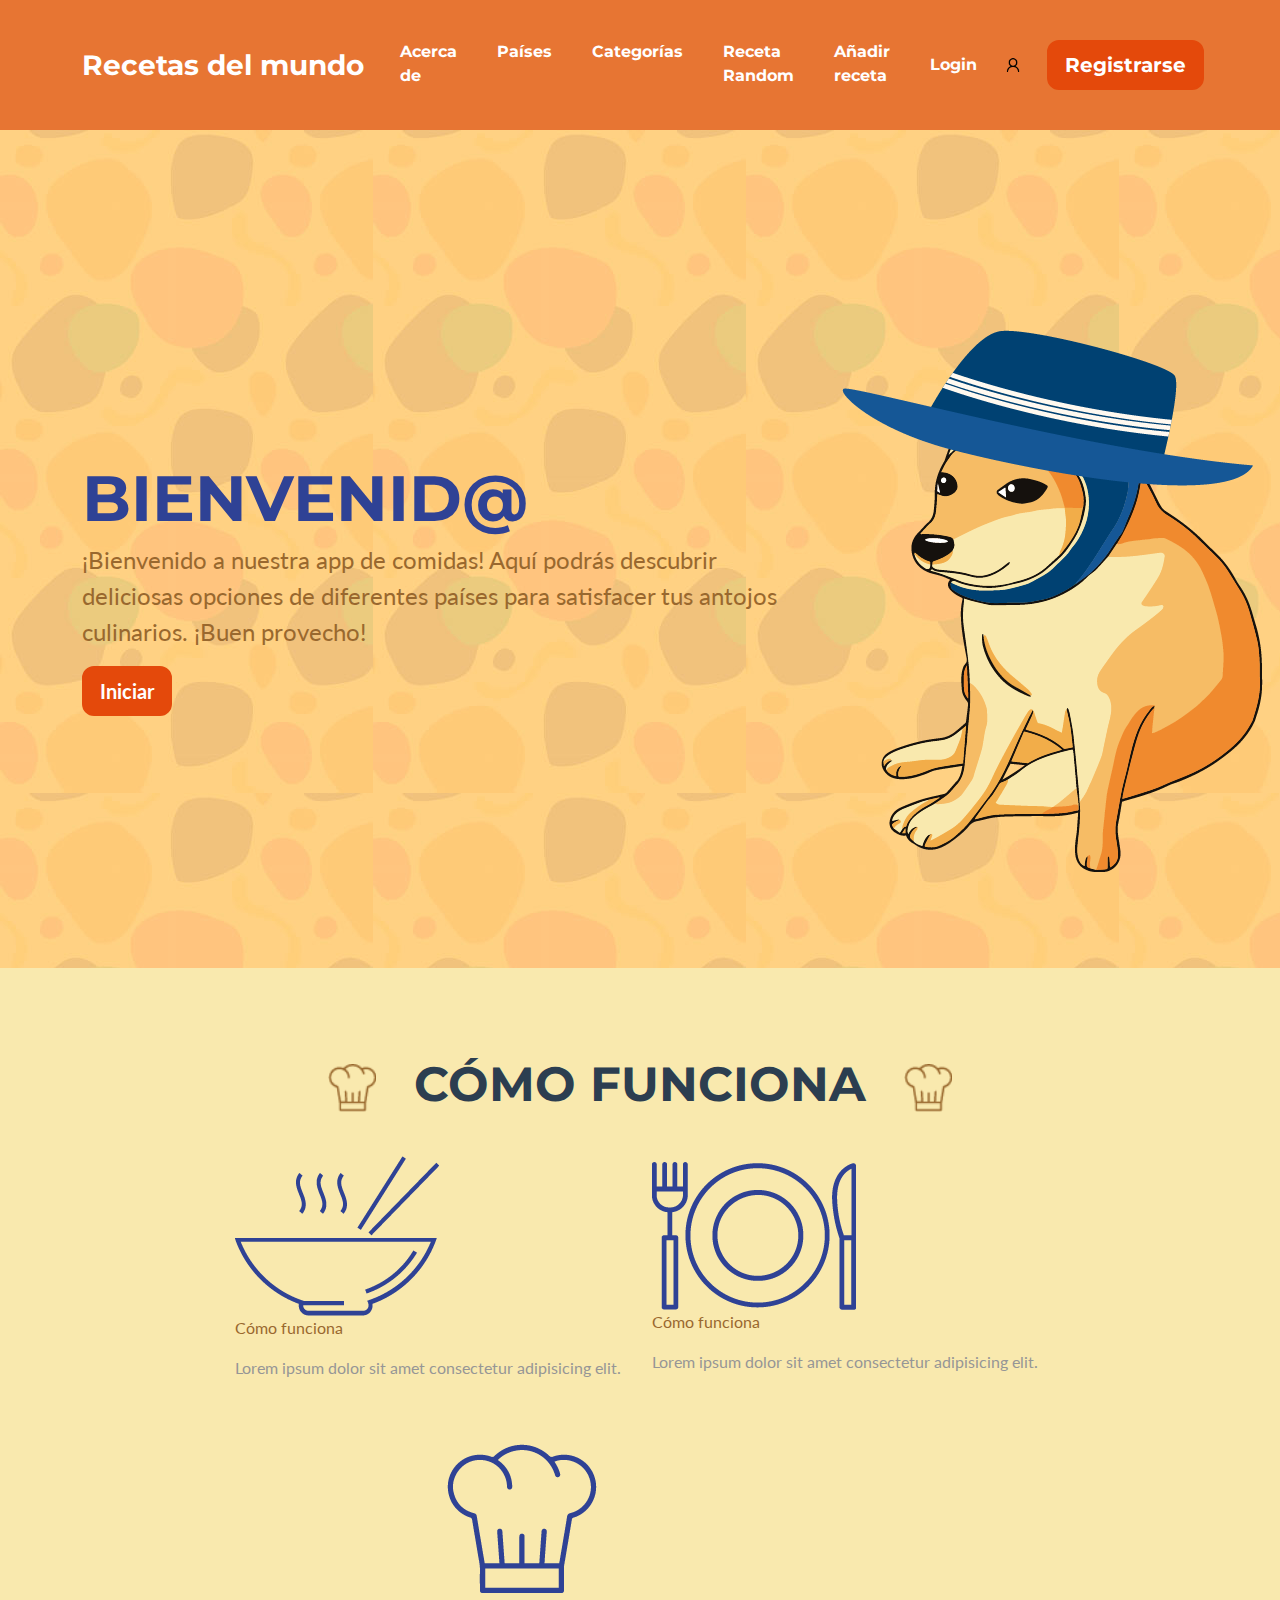
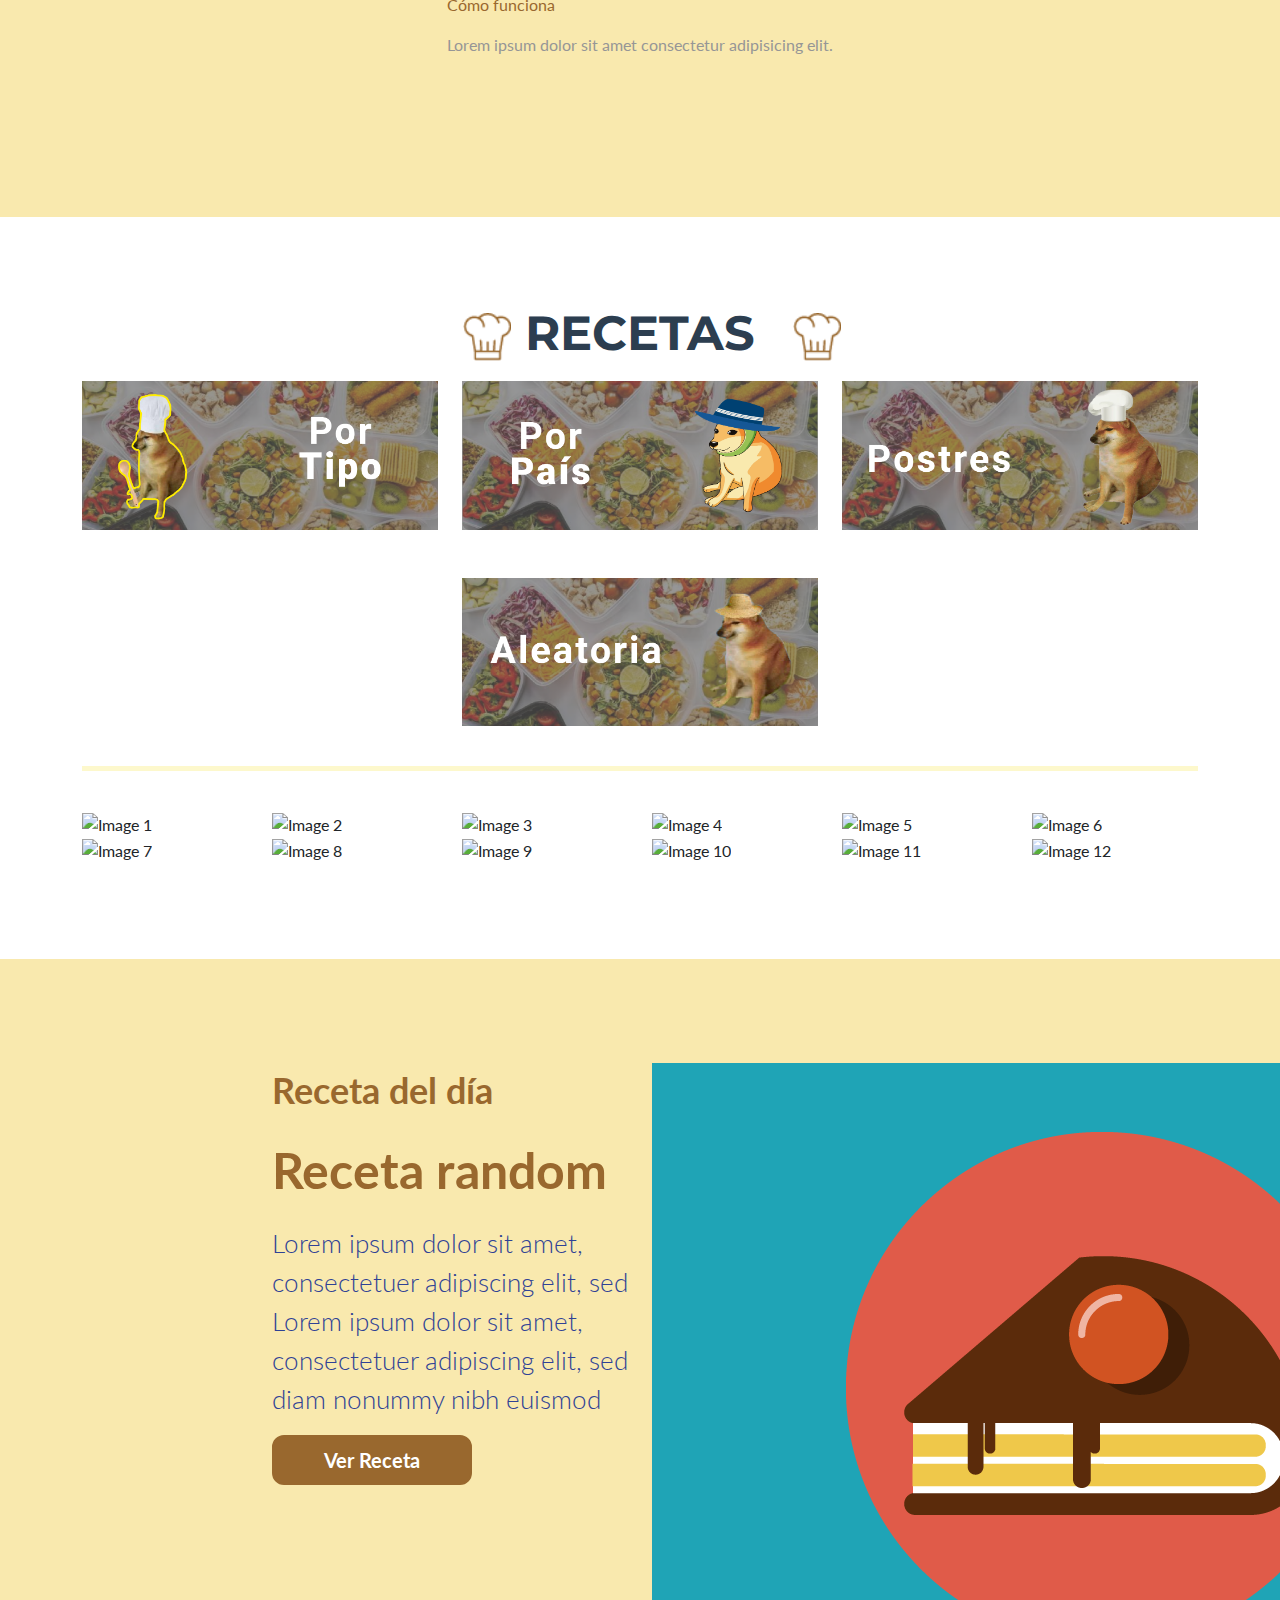
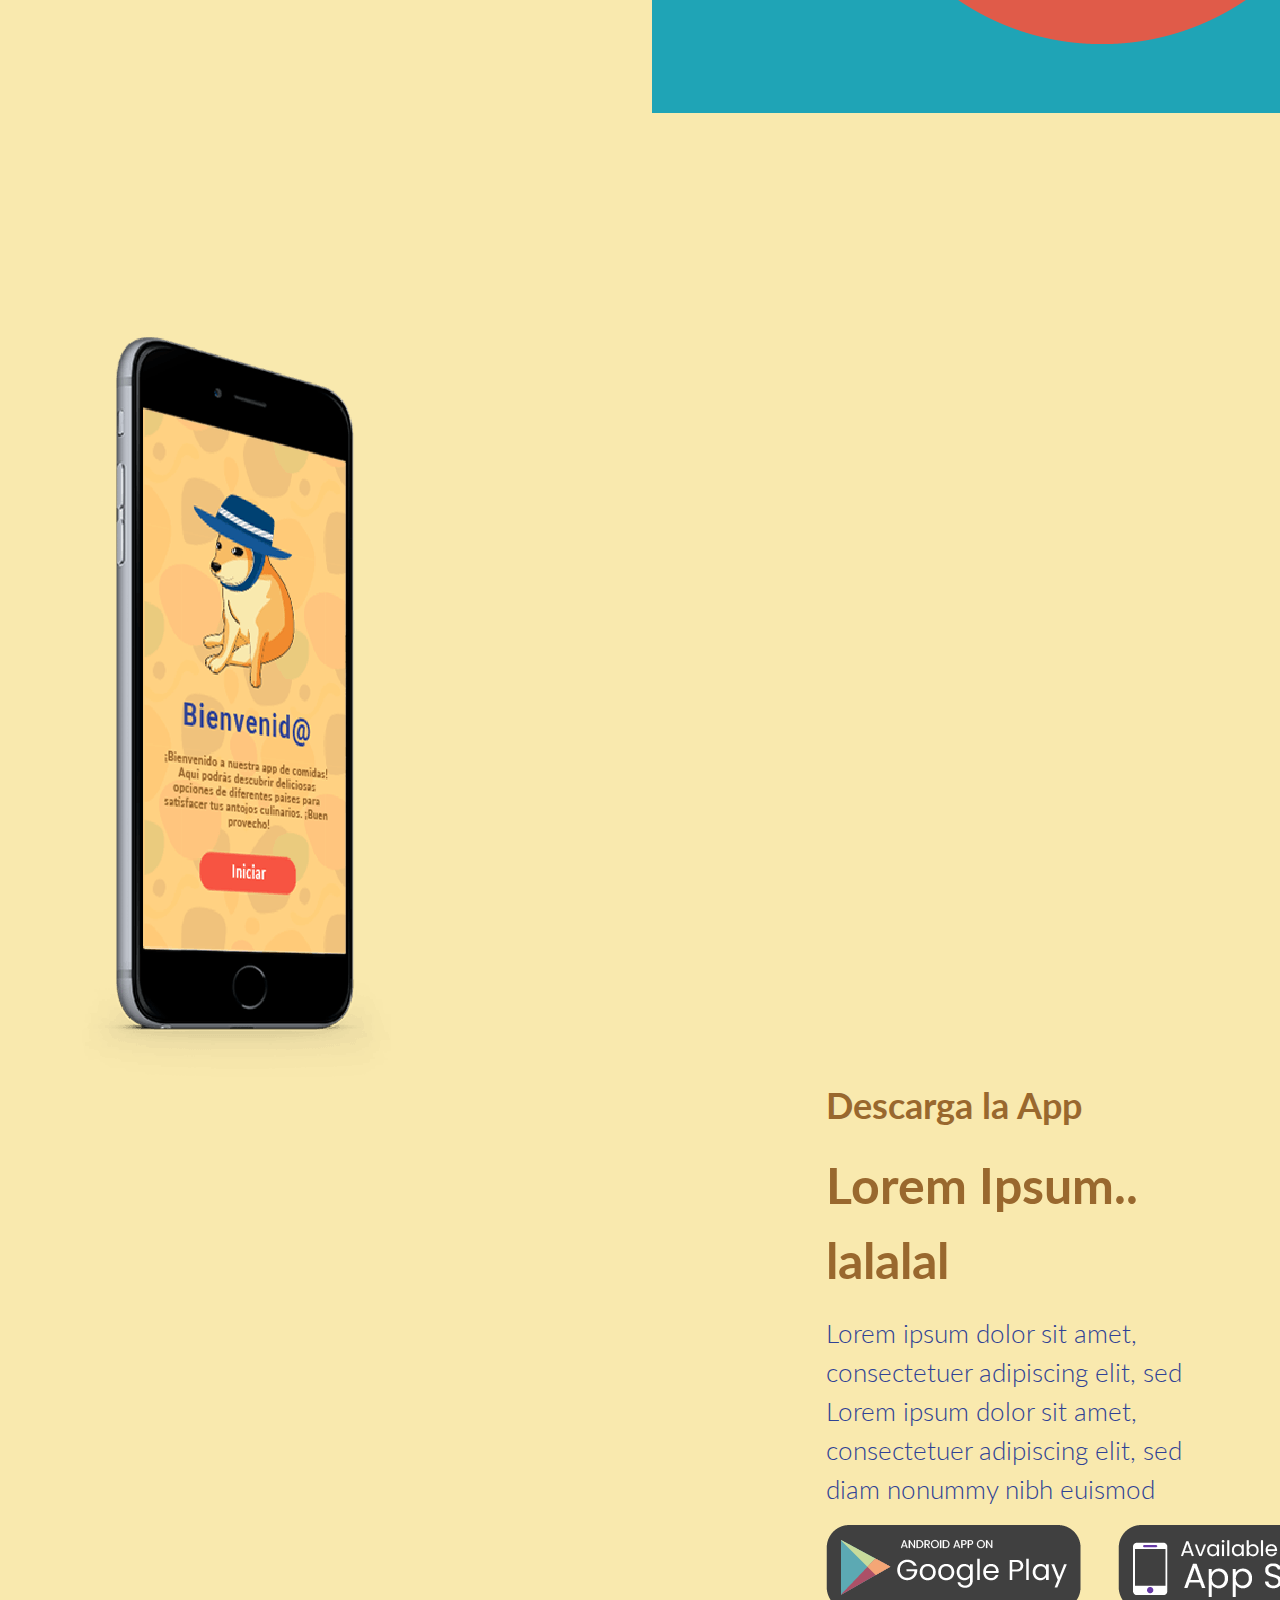
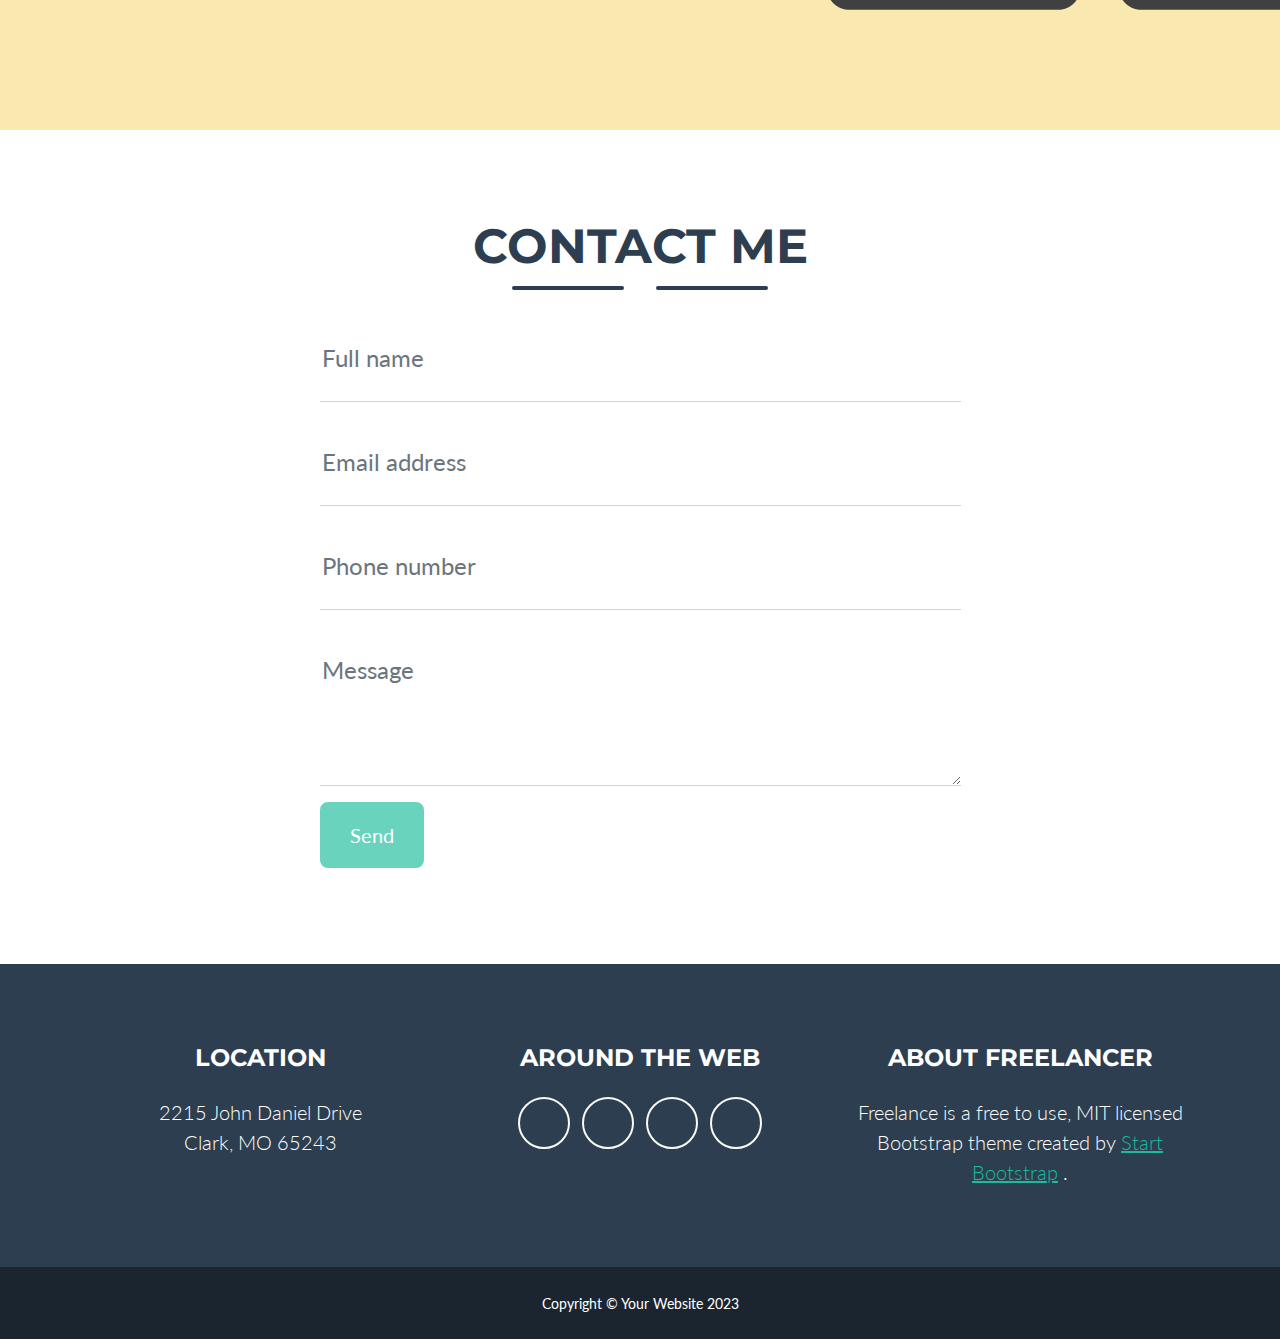
==== index.html @ 77f3e06c "Prueba de cambios" ====
<!DOCTYPE html>
<html lang="en">
    <head>
        <meta charset="utf-8" />
        <meta name="viewport" content="width=device-width, initial-scale=1, shrink-to-fit=no" />
        <meta name="description" content="" />
        <meta name="author" content="" />
        <title>Recetas del Mundo</title>
        <!-- Favicon-->
        <link rel="icon" type="image/x-icon" href="assets/favicon.ico" />
        <!-- Font Awesome icons (free version)-->
        <script src="https://use.fontawesome.com/releases/v6.3.0/js/all.js" crossorigin="anonymous"></script>
        <!-- Google fonts-->
        <link href="https://fonts.googleapis.com/css?family=Montserrat:400,700" rel="stylesheet" type="text/css" />
        <link href="https://fonts.googleapis.com/css?family=Lato:400,700,400italic,700italic" rel="stylesheet" type="text/css" />
        <!-- Core theme CSS (includes Bootstrap)-->
        <link href="css/styles.css" rel="stylesheet" />
    </head>
    <body id="page-top">
        <!-- Navigation-->
        <nav class="navbar navbar-expand-lg" style="background-color: rgba(230, 112, 44, 0.966); text-uppercase fixed-top" id="mainNav">
            <!-- Contenido del navbar -->
                
            <div class="container">
                <a class="navbar-brand" href="#page-top">Recetas del mundo</a>
                <button class="navbar-toggler text-uppercase font-weight-bold bg-primary text-white rounded" type="button" data-bs-toggle="collapse" data-bs-target="#navbarResponsive" aria-controls="navbarResponsive" aria-expanded="false" aria-label="Toggle navigation">
                    Menu
                    <i class="fas fa-bars"></i>
                </button>
                <div class="collapse navbar-collapse" id="navbarResponsive">
                    <ul class="navbar-nav ms-auto">
                        <li class="nav-item mx-0 mx-lg-1"><a class="nav-link py-3 px-0 px-lg-3 rounded" href="#about">Acerca de</a></li>
                        <li class="nav-item mx-0 mx-lg-1"><a class="nav-link py-3 px-0 px-lg-3 rounded" href="#contact">Países</a></li>
                        <li class="nav-item mx-0 mx-lg-1"><a class="nav-link py-3 px-0 px-lg-3 rounded" href="#portfolio">Categorías</a></li>
                        <li class="nav-item mx-0 mx-lg-1"><a class="nav-link py-3 px-0 px-lg-3 rounded" href="#contact">Receta Random</a></li>
                        <li class="nav-item mx-0 mx-lg-1"><a class="nav-link py-3 px-0 px-lg-3 rounded" href="#about">Añadir receta</a></li>
                        <li class="nav-item mx-0 mx-lg-1" style="list-style: none; display: flex; align-items: center;">
                            <a class="nav-link py-3 px-0 px-lg-3 rounded" href="#contact" style="margin-right: 10px;">Login</a>
                            <img src="assets/img/user_icon.png" alt="Imagen" style="height: 20px;">
                        </li>
                        <li class="nav-item mx-0 mx-lg-1"><a class="nav-link py-3 px-0 px-lg-3 rounded" href="#contact"><button type="button" class="btn btn-warning btn-lg" style="background-color: rgb(228, 73, 11); border-color: rgb(228, 73, 11); color: white; font-weight: bold;">Registrarse</button></a></li>
                    </ul>
                </div>
            </div>
        </nav>
        <!-- Masthead-->
        <header class="masthead bg-primary text-white text-align" style="background-image: url('assets/img/fondo_inicio.jpg');">
            <div class="container">
                <div class="row align-items-center">
                    <div class="col-lg-8">
                        <!-- Masthead Heading-->
                        <h1 class="masthead-heading text-uppercase mb-0" style="text-align: start; color: rgb(47, 66, 149);">Bienvenid@</h1>
                        <!-- Icon Divider-->
                      <p></p>
                      <p></p>
                        <!-- Masthead Subheading-->
                        <p class="masthead-subheading font-weight-bold mb-0" style="color: rgb(153, 104, 46)
                        ;">¡Bienvenido a nuestra app de comidas! 
                            Aquí podrás descubrir deliciosas 
                            opciones de diferentes países para 
                            satisfacer tus antojos culinarios. 
                            ¡Buen provecho!</p>
                            <p></p>
                        <p><button type="button" class="btn btn-warning btn-lg" style="background-color: rgb(228, 73, 11); border-color: rgb(228, 73, 11); color: white; font-weight: bold;">Iniciar</button></p>
                    </div>
                    <div class="col-lg-4">
                        <!-- Masthead Avatar Image-->
                        <img src="assets/img/cheems-waso.png" alt="">
                    </div>
                </div>
            </div>
        </header>
        <section class="page-section comoFunciona" id="comoFunciona" style="background-color: rgb(249, 233, 174);">
            <div class="container">
                <!-- Portfolio Section Heading-->
                <h2 class="page-section-heading text-center text-uppercase text-color rgb(153, 104, 46) text-secondary mb-0"> <span style="margin-right: 0.5em;"><img src="assets/img/Recurso 39-8.png" style="height: 1em; vertical-align: middle;" alt=""></span>
                    Cómo funciona
                    <span style="margin-left: 0.5em;"><img src="assets/img/Recurso 39-8.png" style="height: 1em; vertical-align: middle;" alt=""></span>
                </h2>
                <!-- Icon Divider-->
                <div class="divider-custom"></div>
                <!-- Row for images -->
                <div class="row justify-content-center align-items-center">
                    <!-- Image 1 -->
                    <div class="col-md-auto mb-5">
                        <img class="img-fluid" src="assets/img/Eat and Enjoy-8.png" alt="..." style="margin-right: 5cm;">
                        <p style="color: rgb(153, 104, 46);">Cómo funciona</p>
                        <p style="color: rgb(150, 150, 150);">Lorem ipsum dolor sit amet consectetur adipisicing elit. </p>
                    </div>
                    <!-- Image 2 -->
                    <div class="col-md-auto mb-5">
                        <img class="img-fluid" src="assets/img/Meal-icon-8.png" alt="..." style="margin-right: 5cm;">
                        <p style="color: rgb(153, 104, 46);">Cómo funciona</p>
                        <p style="color: rgb(150, 150, 150);">Lorem ipsum dolor sit amet consectetur adipisicing elit.</p>
                    </div>
                    <!-- Image 3 -->
                    <div class="col-md-auto mb-5">
                        <img class="img-fluid" src="assets/img/Recurso 41-8.png" alt="..." style="margin-right: 5cm;">
                        <p style="color: rgb(153, 104, 46);">Cómo funciona</p>
                        <p style="color: rgb(150, 150, 150);">Lorem ipsum dolor sit amet consectetur adipisicing elit.</p>
                    </div>
                </div>
            </div>
        </section>
        
        
      
        </section>
        <!-- Portfolio Section-->
        <section class="page-section recetas" id="recetas">
            <div class="container">
                <!-- Portfolio Section Heading-->
                <h2 class="page-section-heading text-center text-uppercase text-secondary mb-0">
                    <span style="margin-left: 0.5em;"><img src="assets/img/Recurso 39-8.png" style="height: 1em; vertical-align: middle;" alt=""></span>
                    Recetas
                    <span style="margin-left: 0.5em;"><img src="assets/img/Recurso 39-8.png" style="height: 1em; vertical-align: middle;" alt=""></span>
                </h2>
        
                <!-- Icon Divider-->
                <div class="divider-custom">
                    <!-- categorias Grid Items-->
                    <div class="row justify-content-center">
                        <!-- categorias Item 1-->
                        <div class="col-md-6 col-lg-4 mb-5">
                            <div class="categorias mx-auto" data-bs-toggle="modal" data-bs-target="#portfolioModal1">
                                <div class="categorias d-flex align-items-center justify-content-center h-100 w-100">
                                    <div class="categorias text-center text-white"><i class="fas fa-plus fa-3x"></i></div>
                                </div>
                                <img class="img-fluid" src="assets/img/por-tipo.png" alt="..." />
                            </div>
                        </div>
                        <!-- Portfolio Item 2-->
                        <div class="col-md-6 col-lg-4 mb-5">
                            <div class="portfolio-item mx-auto" data-bs-toggle="modal" data-bs-target="#portfolioModal2">
                                <div class="portfolio-item-caption d-flex align-items-center justify-content-center h-100 w-100">
                                    <div class="portfolio-item-caption-content text-center text-white"><i class="fas fa-plus fa-3x"></i></div>
                                </div>
                                <img class="img-fluid" src="assets/img/por-pais.png" alt="..." />
                            </div>
                        </div>
                        <!-- Portfolio Item 3-->
                        <div class="col-md-6 col-lg-4 mb-5">
                            <div class="portfolio-item mx-auto" data-bs-toggle="modal" data-bs-target="#portfolioModal3">
                                <div class="portfolio-item-caption d-flex align-items-center justify-content-center h-100 w-100">
                                    <div class="portfolio-item-caption-content text-center text-white"><i class="fas fa-plus fa-3x"></i></div>
                                </div>
                                <img class="img-fluid" src="assets/img/postres.png" alt="..." />
                            </div>
                        </div>
                        <!-- Portfolio Item 4-->
                        <div class="col-md-6 col-lg-4 mb-5 mb-lg-0">
                            <div class="portfolio-item mx-auto" data-bs-toggle="modal" data-bs-target="#portfolioModal4">
                                <div class="portfolio-item-caption d-flex align-items-center justify-content-center h-100 w-100">
                                    <div class="portfolio-item-caption-content text-center text-white"><i class="fas fa-plus fa-3x"></i></div>
                                </div>
                                <img class="img-fluid" src="assets/img/aleatoria.png" alt="..." />
                            </div>
                        </div>
                    </div>
                </div>
        
                <!-- Divider -->
                <div class="divider-custom">
                    <hr style="border-color: rgb(248, 229, 55); width: 100%; height: 5px; background-color: rgb(248, 229, 55);">
                </div>
        
                <!-- Images Section -->
                <div class="row">
                    <div class="col-md-2">
                        <img class="img-fluid" src="assets/img/image1.png" alt="Image 1" style="width: 100px; height: 100px;" />
                    </div>
                    <div class="col-md-2">
                        <img class="img-fluid" src="assets/img/image2.png" alt="Image 2" style="width: 100px; height: 100px;" />
                    </div>
                    <div class="col-md-2">
                        <img class="img-fluid" src="assets/img/image3.png" alt="Image 3" style="width: 100px; height: 100px;" />
                    </div>
                    <div class="col-md-2">
                        <img class="img-fluid" src="assets/img/image4.png" alt="Image 4" style="width: 100px; height: 100px;" />
                    </div>
                    <div class="col-md-2">
                        <img class="img-fluid" src="assets/img/image5.png" alt="Image 5" style="width: 100px; height: 100px;" />
                    </div>
                    <div class="col-md-2">
                        <img class="img-fluid" src="assets/img/image6.png" alt="Image 6" style="width: 100px; height: 100px;" />
                    </div>
                </div>
                <div class="row">
                    <div class="col-md-2">
                        <img class="img-fluid" src="assets/img/image7.png" alt="Image 7" style="width: 150px; height: 150px;" />
                    </div>
                    <div class="col-md-2">
                        <img class="img-fluid" src="assets/img/image8.png" alt="Image 8" style="width: 100px; height: 100px;" />
                    </div>
                    <div class="col-md-2">
                        <img class="img-fluid" src="assets/img/image9.png" alt="Image 9" style="width: 100px; height: 100px;" />
                    </div>
                    <div class="col-md-2">
                        <img class="img-fluid" src="assets/img/image10.png" alt="Image 10" style="width: 100px; height: 100px;" />
                    </div>
                    <div class="col-md-2">
                        <img class="img-fluid" src="assets/img/image11.png" alt="Image 11" style="width: 100px; height: 100px;" />
                    </div>
                    <div class="col-md-2">
                        <img class="img-fluid" src="assets/img/image12.png" alt="Image 12" style="width: 100px; height: 100px;" />
                    </div>
                </div>
            </div>
        </section>
        
        
        <!-- About Section-->
        <section class="page-section text-white mb-0" id="about" style="background-color: rgb(249, 233, 174);">
            <!-- Contenido de la sección -->
        
        
            <div class="container">
                <!-- About Section Heading-->
                <h2 class="page-section-heading text-start lato-black-text text-color text">
                   
                </h2>
                


               
                <!-- About Section Content-->
                <div class="row">
                    <div class="col-lg-4 ms-auto"><p style="color: rgb(153, 104, 46);font-weight: bold; font-size: 36px;"c0;">Receta del día </p>
                        <p class="lead" style="color: rgb(153, 104, 46);font-weight: bold; font-size: 50px;;">Receta random </p>
                        <p class="lead" style="color: rgb(47, 66, 149); font-size: 26px;">Lorem ipsum dolor sit amet, consectetuer adipiscing 
                            elit, sed Lorem ipsum dolor sit amet, consectetuer 
                            adipiscing elit, sed diam nonummy nibh euismod </p>
                            <p>
    <button type="button" class="btn btn-warning btn-lg" style="background-color: rgb(153, 104, 46); border-color: rgb(153, 104, 46); color: white; font-weight: bold; width: 200px;">
        Ver Receta
    </button>
</p>
</div>
                    
                    <div class="col-lg-4 me-auto"><img src="assets/img/portfolio/cake.png" alt=""></div>
                </div>
                <!-- About Section Button-->
                <div class="text-center mt-4">
                    
                </div>
            </div>
        </section>


        <section class="page-section text-white mb-0" id="about" style="background-color: rgb(249, 233, 174);">
            <!-- Contenido de la sección -->
        
        
            <div class="container">
                <!-- About Section Heading-->
                <h2 class="page-section-heading text-start lato-black-text text-color text">
                   
                </h2>
                


               
                <!-- About Section Content-->
                <div class="row">
                <div class="col-lg-4 me-auto"><img src="assets/img/Recurso 15-8.png" alt="" class="img-fluid"></div>
                </div>

                    <div class="col-lg-4 ms-auto"><p style="color: rgb(153, 104, 46);font-weight: bold; font-size: 36px;"c0;">Descarga la App </p>
                        <p class="lead" style="color: rgb(153, 104, 46);font-weight: bold; font-size: 50px;;">Lorem Ipsum.. lalalal</p>
                        <p class="lead" style="color: rgb(47, 66, 149); font-size: 26px;">Lorem ipsum dolor sit amet, consectetuer adipiscing 
                            elit, sed Lorem ipsum dolor sit amet, consectetuer 
                            adipiscing elit, sed diam nonummy nibh euismod </p>
                            <img src="assets/img/Recurso 11-8.png" alt="">
                            <p>
                            </p><p></p>
</p>
</div>
                    

                <!-- About Section Button-->
                <div class="text-center mt-4">
                    
                </div>
            </div>
        </section>

        <!-- Contact Section-->
        <section class="page-section" id="contact">
            <div class="container">
                <!-- Contact Section Heading-->
                <h2 class="page-section-heading text-center text-uppercase text-secondary mb-0">Contact Me</h2>
                <!-- Icon Divider-->
                <div class="divider-custom">
                    <div class="divider-custom-line"></div>
                    <div class="divider-custom-icon"><i class="fas fa-star"></i></div>
                    <div class="divider-custom-line"></div>
                </div>
                <!-- Contact Section Form-->
                <div class="row justify-content-center">
                    <div class="col-lg-8 col-xl-7">
                        <!-- * * * * * * * * * * * * * * *-->
                        <!-- * * SB Forms Contact Form * *-->
                        <!-- * * * * * * * * * * * * * * *-->
                        <!-- This form is pre-integrated with SB Forms.-->
                        <!-- To make this form functional, sign up at-->
                        <!-- https://startbootstrap.com/solution/contact-forms-->
                        <!-- to get an API token!-->
                        <form id="contactForm" data-sb-form-api-token="API_TOKEN">
                            <!-- Name input-->
                            <div class="form-floating mb-3">
                                <input class="form-control" id="name" type="text" placeholder="Enter your name..." data-sb-validations="required" />
                                <label for="name">Full name</label>
                                <div class="invalid-feedback" data-sb-feedback="name:required">A name is required.</div>
                            </div>
                            <!-- Email address input-->
                            <div class="form-floating mb-3">
                                <input class="form-control" id="email" type="email" placeholder="name@example.com" data-sb-validations="required,email" />
                                <label for="email">Email address</label>
                                <div class="invalid-feedback" data-sb-feedback="email:required">An email is required.</div>
                                <div class="invalid-feedback" data-sb-feedback="email:email">Email is not valid.</div>
                            </div>
                            <!-- Phone number input-->
                            <div class="form-floating mb-3">
                                <input class="form-control" id="phone" type="tel" placeholder="(123) 456-7890" data-sb-validations="required" />
                                <label for="phone">Phone number</label>
                                <div class="invalid-feedback" data-sb-feedback="phone:required">A phone number is required.</div>
                            </div>
                            <!-- Message input-->
                            <div class="form-floating mb-3">
                                <textarea class="form-control" id="message" type="text" placeholder="Enter your message here..." style="height: 10rem" data-sb-validations="required"></textarea>
                                <label for="message">Message</label>
                                <div class="invalid-feedback" data-sb-feedback="message:required">A message is required.</div>
                            </div>
                            <!-- Submit success message-->
                            <!---->
                            <!-- This is what your users will see when the form-->
                            <!-- has successfully submitted-->
                            <div class="d-none" id="submitSuccessMessage">
                                <div class="text-center mb-3">
                                    <div class="fw-bolder">Form submission successful!</div>
                                    To activate this form, sign up at
                                    <br />
                                    <a href="https://startbootstrap.com/solution/contact-forms">https://startbootstrap.com/solution/contact-forms</a>
                                </div>
                            </div>
                            <!-- Submit error message-->
                            <!---->
                            <!-- This is what your users will see when there is-->
                            <!-- an error submitting the form-->
                            <div class="d-none" id="submitErrorMessage"><div class="text-center text-danger mb-3">Error sending message!</div></div>
                            <!-- Submit Button-->
                            <button class="btn btn-primary btn-xl disabled" id="submitButton" type="submit">Send</button>
                        </form>
                    </div>
                </div>
            </div>
        </section>
        <!-- Footer-->
        <footer class="footer text-center">
            <div class="container">
                <div class="row">
                    <!-- Footer Location-->
                    <div class="col-lg-4 mb-5 mb-lg-0">
                        <h4 class="text-uppercase mb-4">Location</h4>
                        <p class="lead mb-0">
                            2215 John Daniel Drive
                            <br />
                            Clark, MO 65243
                        </p>
                    </div>
                    <!-- Footer Social Icons-->
                    <div class="col-lg-4 mb-5 mb-lg-0">
                        <h4 class="text-uppercase mb-4">Around the Web</h4>
                        <a class="btn btn-outline-light btn-social mx-1" href="#!"><i class="fab fa-fw fa-facebook-f"></i></a>
                        <a class="btn btn-outline-light btn-social mx-1" href="#!"><i class="fab fa-fw fa-twitter"></i></a>
                        <a class="btn btn-outline-light btn-social mx-1" href="#!"><i class="fab fa-fw fa-linkedin-in"></i></a>
                        <a class="btn btn-outline-light btn-social mx-1" href="#!"><i class="fab fa-fw fa-dribbble"></i></a>
                    </div>
                    <!-- Footer About Text-->
                    <div class="col-lg-4">
                        <h4 class="text-uppercase mb-4">About Freelancer</h4>
                        <p class="lead mb-0">
                            Freelance is a free to use, MIT licensed Bootstrap theme created by
                            <a href="http://startbootstrap.com">Start Bootstrap</a>
                            .
                        </p>
                    </div>
                </div>
            </div>
        </footer>
        <!-- Copyright Section-->
        <div class="copyright py-4 text-center text-white">
            <div class="container"><small>Copyright &copy; Your Website 2023</small></div>
        </div>
        <!-- Portfolio Modals-->
        <!-- Portfolio Modal 1-->
        <div class="portfolio-modal modal fade" id="portfolioModal1" tabindex="-1" aria-labelledby="portfolioModal1" aria-hidden="true">
            <div class="modal-dialog modal-xl">
                <div class="modal-content">
                    <div class="modal-header border-0"><button class="btn-close" type="button" data-bs-dismiss="modal" aria-label="Close"></button></div>
                    <div class="modal-body text-center pb-5">
                        <div class="container">
                            <div class="row justify-content-center">
                                <div class="col-lg-8">
                                    <!-- Portfolio Modal - Title-->
                                    <h2 class="portfolio-modal-title text-secondary text-uppercase mb-0">Log Cabin</h2>
                                    <!-- Icon Divider-->
                                    <div class="divider-custom">
                                        <div class="divider-custom-line"></div>
                                        <div class="divider-custom-icon"><i class="fas fa-star"></i></div>
                                        <div class="divider-custom-line"></div>
                                    </div>
                                    <!-- Portfolio Modal - Image-->
                                    <img class="img-fluid rounded mb-5" src="assets/img/portfolio/cabin.png" alt="..." />
                                    <!-- Portfolio Modal - Text-->
                                    <p class="mb-4">Lorem ipsum dolor sit amet, consectetur adipisicing elit. Mollitia neque assumenda ipsam nihil, molestias magnam, recusandae quos quis inventore quisquam velit asperiores, vitae? Reprehenderit soluta, eos quod consequuntur itaque. Nam.</p>
                                    <button class="btn btn-primary" data-bs-dismiss="modal">
                                        <i class="fas fa-xmark fa-fw"></i>
                                        Close Window
                                    </button>
                                </div>
                            </div>
                        </div>
                    </div>
                </div>
            </div>
        </div>
        <!-- Portfolio Modal 2-->
        <div class="portfolio-modal modal fade" id="portfolioModal2" tabindex="-1" aria-labelledby="portfolioModal2" aria-hidden="true">
            <div class="modal-dialog modal-xl">
                <div class="modal-content">
                    <div class="modal-header border-0"><button class="btn-close" type="button" data-bs-dismiss="modal" aria-label="Close"></button></div>
                    <div class="modal-body text-center pb-5">
                        <div class="container">
                            <div class="row justify-content-center">
                                <div class="col-lg-8">
                                    <!-- Portfolio Modal - Title-->
                                    <h2 class="portfolio-modal-title text-secondary text-uppercase mb-0">Tasty Cake</h2>
                                    <!-- Icon Divider-->
                                    <div class="divider-custom">
                                        <div class="divider-custom-line"></div>
                                        <div class="divider-custom-icon"><i class="fas fa-star"></i></div>
                                        <div class="divider-custom-line"></div>
                                    </div>
                                    <!-- Portfolio Modal - Image-->
                                    <img class="img-fluid rounded mb-5" src="assets/img/portfolio/cake.png" alt="..." />
                                    <!-- Portfolio Modal - Text-->
                                    <p class="mb-4">Lorem ipsum dolor sit amet, consectetur adipisicing elit. Mollitia neque assumenda ipsam nihil, molestias magnam, recusandae quos quis inventore quisquam velit asperiores, vitae? Reprehenderit soluta, eos quod consequuntur itaque. Nam.</p>
                                    <button class="btn btn-primary" data-bs-dismiss="modal">
                                        <i class="fas fa-xmark fa-fw"></i>
                                        Close Window
                                    </button>
                                </div>
                            </div>
                        </div>
                    </div>
                </div>
            </div>
        </div>
        <!-- Portfolio Modal 3-->
        <div class="portfolio-modal modal fade" id="portfolioModal3" tabindex="-1" aria-labelledby="portfolioModal3" aria-hidden="true">
            <div class="modal-dialog modal-xl">
                <div class="modal-content">
                    <div class="modal-header border-0"><button class="btn-close" type="button" data-bs-dismiss="modal" aria-label="Close"></button></div>
                    <div class="modal-body text-center pb-5">
                        <div class="container">
                            <div class="row justify-content-center">
                                <div class="col-lg-8">
                                    <!-- Portfolio Modal - Title-->
                                    <h2 class="portfolio-modal-title text-secondary text-uppercase mb-0">Circus Tent</h2>
                                    <!-- Icon Divider-->
                                    <div class="divider-custom">
                                        <div class="divider-custom-line"></div>
                                        <div class="divider-custom-icon"><i class="fas fa-star"></i></div>
                                        <div class="divider-custom-line"></div>
                                    </div>
                                    <!-- Portfolio Modal - Image-->
                                    <img class="img-fluid rounded mb-5" src="assets/img/portfolio/circus.png" alt="..." />
                                    <!-- Portfolio Modal - Text-->
                                    <p class="mb-4">Lorem ipsum dolor sit amet, consectetur adipisicing elit. Mollitia neque assumenda ipsam nihil, molestias magnam, recusandae quos quis inventore quisquam velit asperiores, vitae? Reprehenderit soluta, eos quod consequuntur itaque. Nam.</p>
                                    <button class="btn btn-primary" data-bs-dismiss="modal">
                                        <i class="fas fa-xmark fa-fw"></i>
                                        Close Window
                                    </button>
                                </div>
                            </div>
                        </div>
                    </div>
                </div>
            </div>
        </div>
        <!-- Portfolio Modal 4-->
        <div class="portfolio-modal modal fade" id="portfolioModal4" tabindex="-1" aria-labelledby="portfolioModal4" aria-hidden="true">
            <div class="modal-dialog modal-xl">
                <div class="modal-content">
                    <div class="modal-header border-0"><button class="btn-close" type="button" data-bs-dismiss="modal" aria-label="Close"></button></div>
                    <div class="modal-body text-center pb-5">
                        <div class="container">
                            <div class="row justify-content-center">
                                <div class="col-lg-8">
                                    <!-- Portfolio Modal - Title-->
                                    <h2 class="portfolio-modal-title text-secondary text-uppercase mb-0">Controller</h2>
                                    <!-- Icon Divider-->
                                    <div class="divider-custom">
                                        <div class="divider-custom-line"></div>
                                        <div class="divider-custom-icon"><i class="fas fa-star"></i></div>
                                        <div class="divider-custom-line"></div>
                                    </div>
                                    <!-- Portfolio Modal - Image-->
                                    <img class="img-fluid rounded mb-5" src="assets/img/portfolio/game.png" alt="..." />
                                    <!-- Portfolio Modal - Text-->
                                    <p class="mb-4">Lorem ipsum dolor sit amet, consectetur adipisicing elit. Mollitia neque assumenda ipsam nihil, molestias magnam, recusandae quos quis inventore quisquam velit asperiores, vitae? Reprehenderit soluta, eos quod consequuntur itaque. Nam.</p>
                                    <button class="btn btn-primary" data-bs-dismiss="modal">
                                        <i class="fas fa-xmark fa-fw"></i>
                                        Close Window
                                    </button>
                                </div>
                            </div>
                        </div>
                    </div>
                </div>
            </div>
        </div>
        <!-- Portfolio Modal 5-->
        <div class="portfolio-modal modal fade" id="portfolioModal5" tabindex="-1" aria-labelledby="portfolioModal5" aria-hidden="true">
            <div class="modal-dialog modal-xl">
                <div class="modal-content">
                    <div class="modal-header border-0"><button class="btn-close" type="button" data-bs-dismiss="modal" aria-label="Close"></button></div>
                    <div class="modal-body text-center pb-5">
                        <div class="container">
                            <div class="row justify-content-center">
                                <div class="col-lg-8">
                                    <!-- Portfolio Modal - Title-->
                                    <h2 class="portfolio-modal-title text-secondary text-uppercase mb-0">Locked Safe</h2>
                                    <!-- Icon Divider-->
                                    <div class="divider-custom">
                                        <div class="divider-custom-line"></div>
                                        <div class="divider-custom-icon"><i class="fas fa-star"></i></div>
                                        <div class="divider-custom-line"></div>
                                    </div>
                                    <!-- Portfolio Modal - Image-->
                                    <img class="img-fluid rounded mb-5" src="assets/img/portfolio/safe.png" alt="..." />
                                    <!-- Portfolio Modal - Text-->
                                    <p class="mb-4">Lorem ipsum dolor sit amet, consectetur adipisicing elit. Mollitia neque assumenda ipsam nihil, molestias magnam, recusandae quos quis inventore quisquam velit asperiores, vitae? Reprehenderit soluta, eos quod consequuntur itaque. Nam.</p>
                                    <button class="btn btn-primary" data-bs-dismiss="modal">
                                        <i class="fas fa-xmark fa-fw"></i>
                                        Close Window
                                    </button>
                                </div>
                            </div>
                        </div>
                    </div>
                </div>
            </div>
        </div>
        <!-- Portfolio Modal 6-->
        <div class="portfolio-modal modal fade" id="portfolioModal6" tabindex="-1" aria-labelledby="portfolioModal6" aria-hidden="true">
            <div class="modal-dialog modal-xl">
                <div class="modal-content">
                    <div class="modal-header border-0"><button class="btn-close" type="button" data-bs-dismiss="modal" aria-label="Close"></button></div>
                    <div class="modal-body text-center pb-5">
                        <div class="container">
                            <div class="row justify-content-center">
                                <div class="col-lg-8">
                                    <!-- Portfolio Modal - Title-->
                                    <h2 class="portfolio-modal-title text-secondary text-uppercase mb-0">Submarine</h2>
                                    <!-- Icon Divider-->
                                    <div class="divider-custom">
                                        <div class="divider-custom-line"></div>
                                        <div class="divider-custom-icon"><i class="fas fa-star"></i></div>
                                        <div class="divider-custom-line"></div>
                                    </div>
                                    <!-- Portfolio Modal - Image-->
                                    <img class="img-fluid rounded mb-5" src="assets/img/portfolio/submarine.png" alt="..." />
                                    <!-- Portfolio Modal - Text-->
                                    <p class="mb-4">Lorem ipsum dolor sit amet, consectetur adipisicing elit. Mollitia neque assumenda ipsam nihil, molestias magnam, recusandae quos quis inventore quisquam velit asperiores, vitae? Reprehenderit soluta, eos quod consequuntur itaque. Nam.</p>
                                    <button class="btn btn-primary" data-bs-dismiss="modal">
                                        <i class="fas fa-xmark fa-fw"></i>
                                        Close Window
                                    </button>
                                </div>
                            </div>
                        </div>
                    </div>
                </div>
            </div>
        </div>
        <!-- Bootstrap core JS-->
        <script src="https://cdn.jsdelivr.net/npm/bootstrap@5.2.3/dist/js/bootstrap.bundle.min.js"></script>
        <!-- Core theme JS-->
        <script src="js/scripts.js"></script>
        <!-- * * * * * * * * * * * * * * * * * * * * * * * * * * * * * * * * * * * * * * * *-->
        <!-- * *                               SB Forms JS                               * *-->
        <!-- * * Activate your form at https://startbootstrap.com/solution/contact-forms * *-->
        <!-- * * * * * * * * * * * * * * * * * * * * * * * * * * * * * * * * * * * * * * * *-->
        <script src="https://cdn.startbootstrap.com/sb-forms-latest.js"></script>
    </body>
</html>
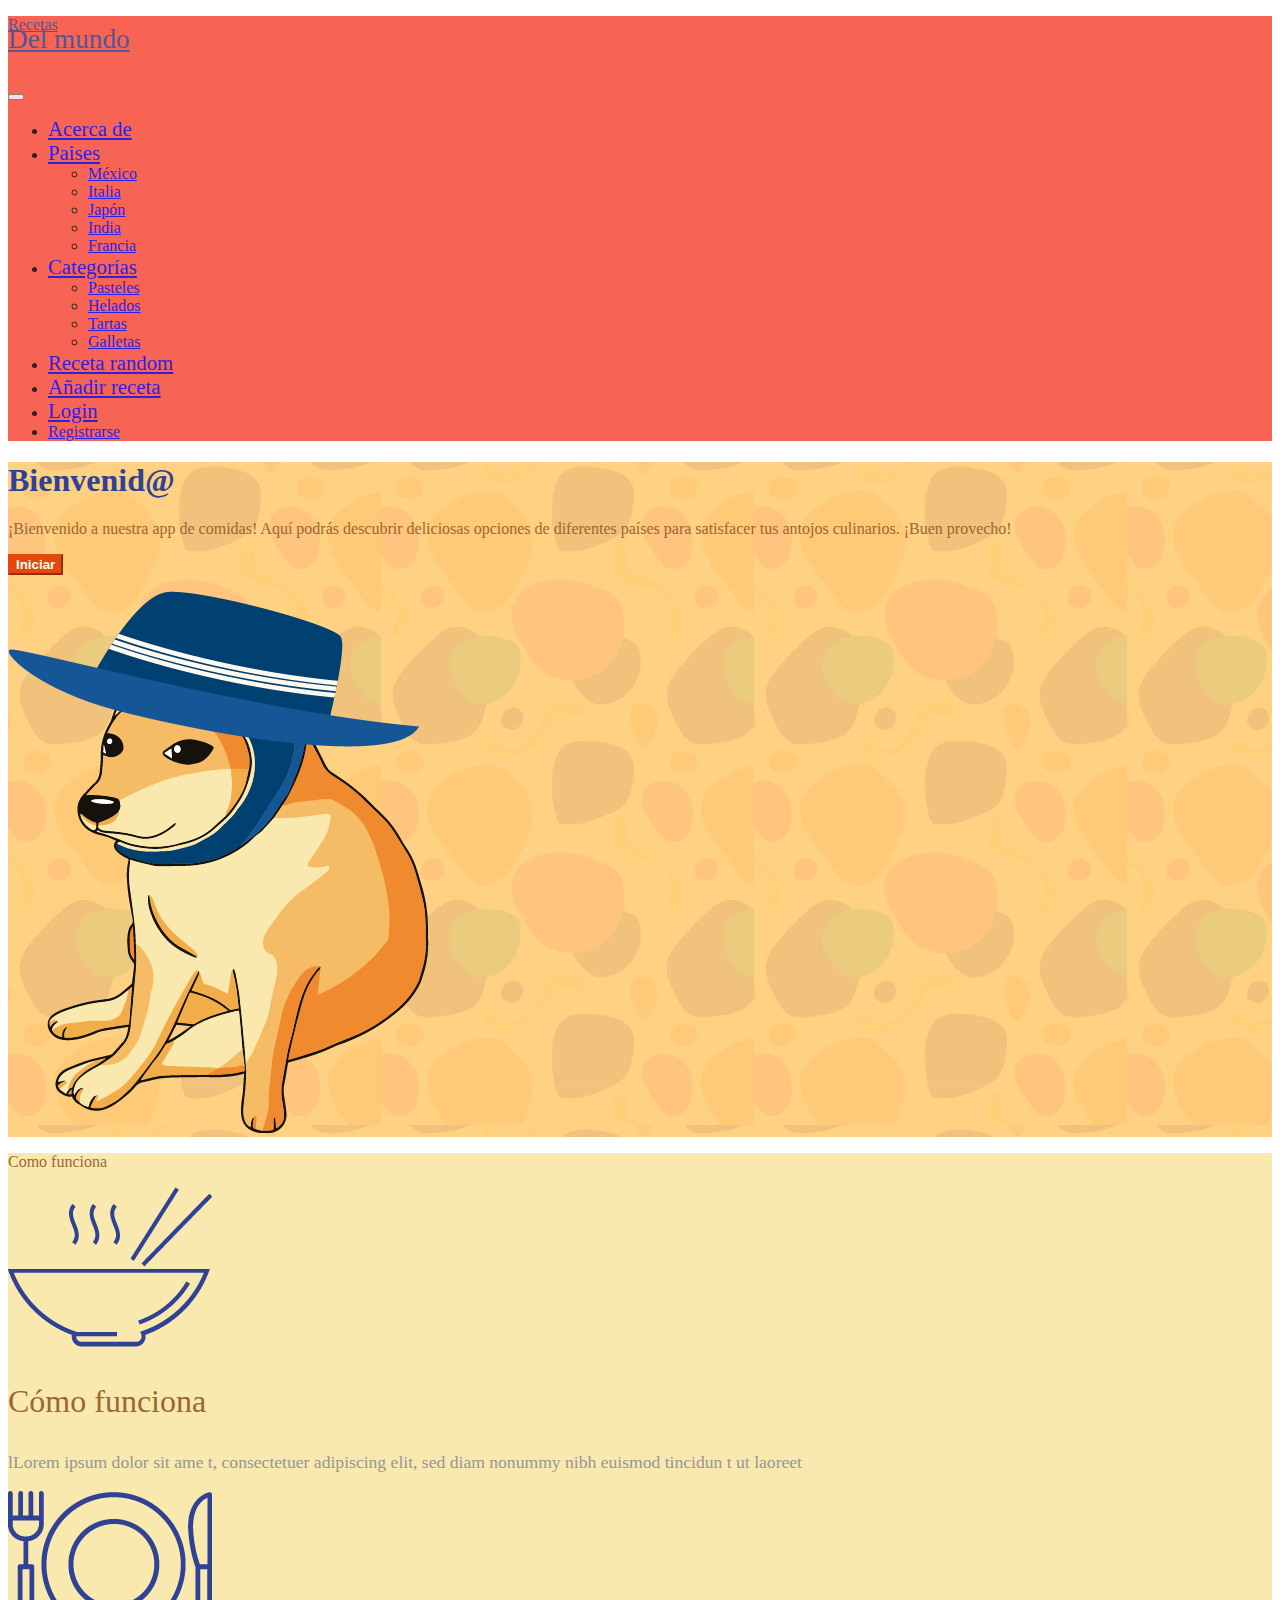
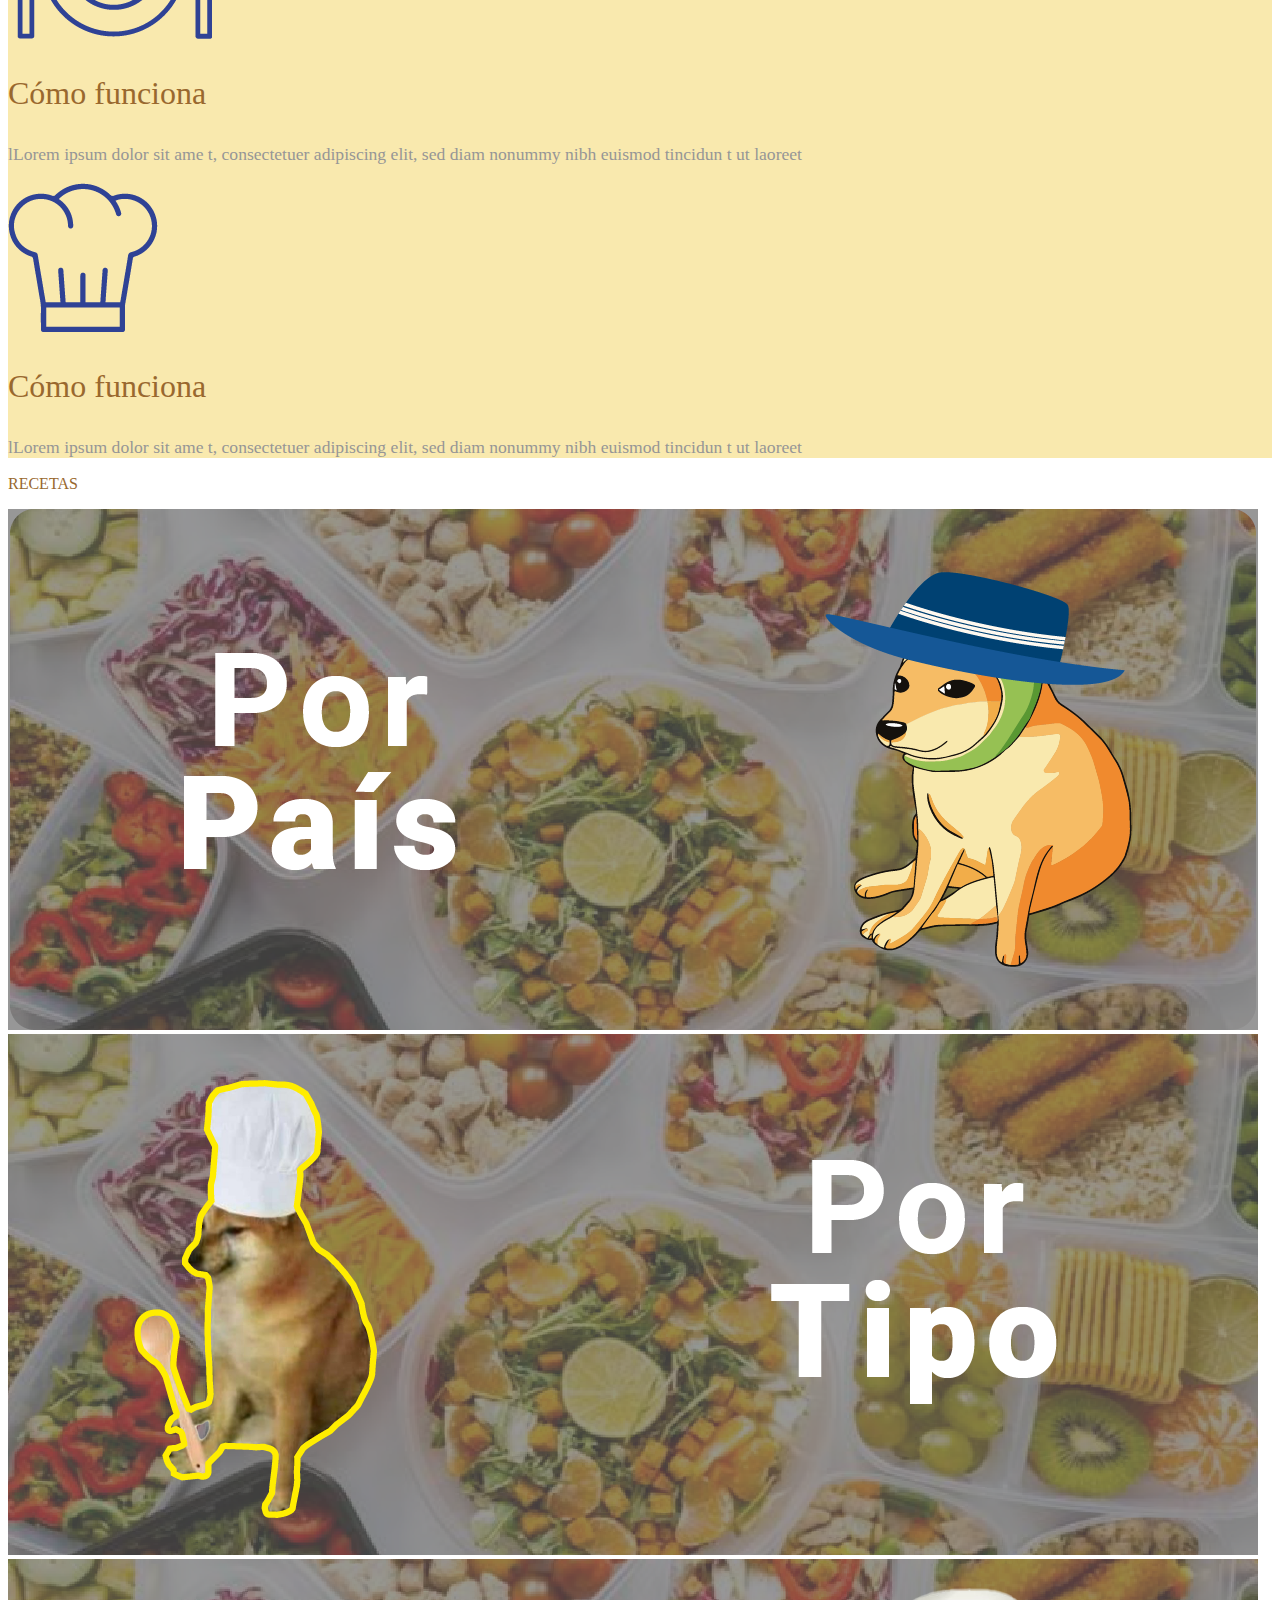
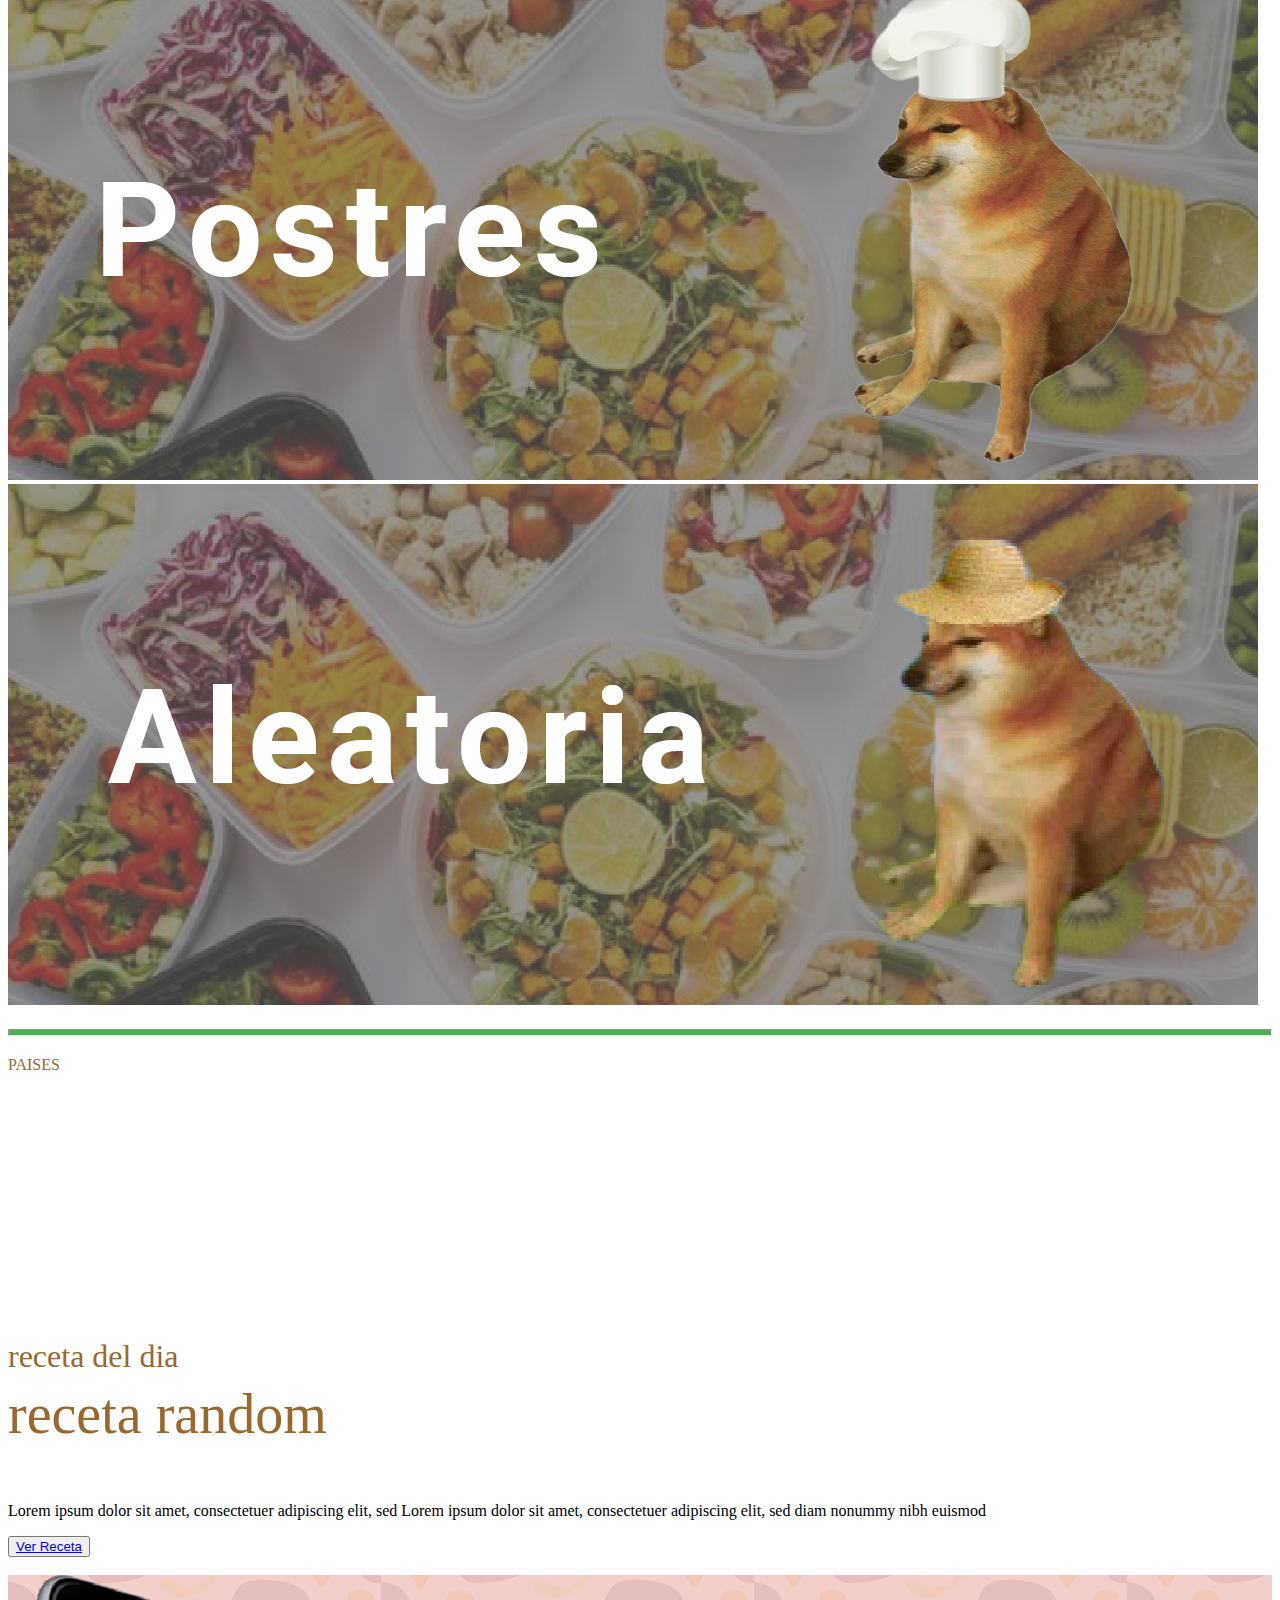
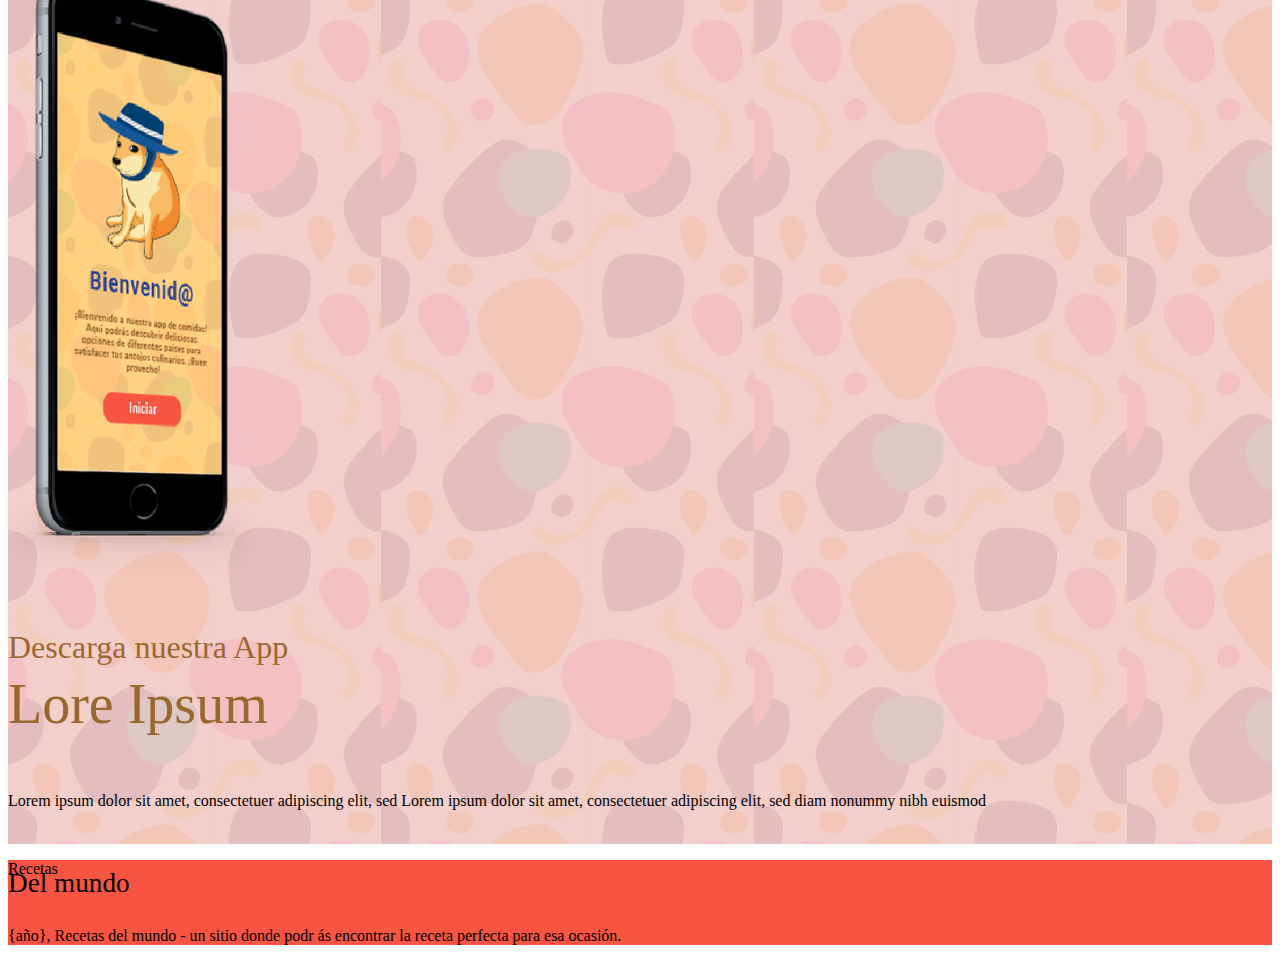
==== commit 9a57f481: "Merge pull request #1 from AntaresAnton/ediciones-css" ====
--- a/index.html
+++ b/index.html
@@ -1,598 +1,300 @@
-<!DOCTYPE html>
+<!doctype html>
 <html lang="en">
-    <head>
-        <meta charset="utf-8" />
-        <meta name="viewport" content="width=device-width, initial-scale=1, shrink-to-fit=no" />
-        <meta name="description" content="" />
-        <meta name="author" content="" />
-        <title>Recetas del Mundo</title>
-        <!-- Favicon-->
-        <link rel="icon" type="image/x-icon" href="assets/favicon.ico" />
-        <!-- Font Awesome icons (free version)-->
-        <script src="https://use.fontawesome.com/releases/v6.3.0/js/all.js" crossorigin="anonymous"></script>
-        <!-- Google fonts-->
-        <link href="https://fonts.googleapis.com/css?family=Montserrat:400,700" rel="stylesheet" type="text/css" />
-        <link href="https://fonts.googleapis.com/css?family=Lato:400,700,400italic,700italic" rel="stylesheet" type="text/css" />
-        <!-- Core theme CSS (includes Bootstrap)-->
-        <link href="css/styles.css" rel="stylesheet" />
-    </head>
-    <body id="page-top">
-        <!-- Navigation-->
-        <nav class="navbar navbar-expand-lg" style="background-color: rgba(230, 112, 44, 0.966); text-uppercase fixed-top" id="mainNav">
-            <!-- Contenido del navbar -->
-                
-            <div class="container">
-                <a class="navbar-brand" href="#page-top">Recetas del mundo</a>
-                <button class="navbar-toggler text-uppercase font-weight-bold bg-primary text-white rounded" type="button" data-bs-toggle="collapse" data-bs-target="#navbarResponsive" aria-controls="navbarResponsive" aria-expanded="false" aria-label="Toggle navigation">
-                    Menu
-                    <i class="fas fa-bars"></i>
+<head>
+    <title>Ejemplo menú</title>
+    <!-- Required meta tags -->
+    <meta charset="utf-8" />
+    <meta name="viewport" content="width=device-width, initial-scale=1, shrink-to-fit=no" />
+    <!-- Bootstrap CSS v5.2.1 -->
+    <link href="https://cdn.jsdelivr.net/npm/bootstrap@5.3.2/dist/css/bootstrap.min.css" rel="stylesheet"
+        integrity="sha384-T3c6CoIi6uLrA9TneNEoa7RxnatzjcDSCmG1MXxSR1GAsXEV/Dwwykc2MPK8M2HN" crossorigin="anonymous" />
+    <link rel="stylesheet" href="css/style.css">
+    <!-- FontAwesome 6.2.0 CSS -->
+    <link rel="stylesheet" href="https://cdnjs.cloudflare.com/ajax/libs/font-awesome/6.2.0/css/all.min.css"
+        integrity="sha512-xh6O/CkQoPOWDdYTDqeRdPCVd1SpvCA9XXcUnZS2FmJNp1coAFzvtCN9BmamE+4aHK8yyUHUSCcJHgXloTyT2A=="
+        crossorigin="anonymous" referrerpolicy="no-referrer" />
+</head>
+
+<body>
+    <header class="bg-naranjo-op">
+        <nav class="navbar navbar-expand-lg navbar-light bg-naranjo-op">
+            <div class="container text-light pt-2">
+                <a class="navbar-brand tx-azul" href="#">
+                    <div class="titulorecetas">
+                        <p class="titulo-receta display-6">Recetas</p>
+                        <p class="titulo-mundo">Del mundo</p>
+                    </div>
+                </a>
+                <button class="navbar-toggler" type="button" data-bs-toggle="collapse"
+                    data-bs-target="#navbarNavDropdown" aria-controls="navbarNavDropdown" aria-expanded="false"
+                    aria-label="Toggle navigation">
+                    <span class="navbar-toggler-icon"></span>
                 </button>
-                <div class="collapse navbar-collapse" id="navbarResponsive">
+                <div class="collapse navbar-collapse" id="navbarNavDropdown">
                     <ul class="navbar-nav ms-auto">
-                        <li class="nav-item mx-0 mx-lg-1"><a class="nav-link py-3 px-0 px-lg-3 rounded" href="#about">Acerca de</a></li>
-                        <li class="nav-item mx-0 mx-lg-1"><a class="nav-link py-3 px-0 px-lg-3 rounded" href="#contact">Países</a></li>
-                        <li class="nav-item mx-0 mx-lg-1"><a class="nav-link py-3 px-0 px-lg-3 rounded" href="#portfolio">Categorías</a></li>
-                        <li class="nav-item mx-0 mx-lg-1"><a class="nav-link py-3 px-0 px-lg-3 rounded" href="#contact">Receta Random</a></li>
-                        <li class="nav-item mx-0 mx-lg-1"><a class="nav-link py-3 px-0 px-lg-3 rounded" href="#about">Añadir receta</a></li>
-                        <li class="nav-item mx-0 mx-lg-1" style="list-style: none; display: flex; align-items: center;">
-                            <a class="nav-link py-3 px-0 px-lg-3 rounded" href="#contact" style="margin-right: 10px;">Login</a>
-                            <img src="assets/img/user_icon.png" alt="Imagen" style="height: 20px;">
+                        <li class="nav-item"><a class="nav-link links text-decoration-none text-light" href="#">Acerca
+                                de</a></li>
+                        <li class="nav-item dropdown">
+                            <a class="nav-link dropdown-toggle links text-decoration-none text-light" href="#"
+                                id="navbarDropdownPaises" role="button" data-bs-toggle="dropdown" aria-expanded="false">
+                                Paises
+                            </a>
+                            <ul class="dropdown-menu" aria-labelledby="navbarDropdownPaises">
+                                <li><a class="dropdown-item" href="#">México</a></li>
+                                <li><a class="dropdown-item" href="#">Italia</a></li>
+                                <li><a class="dropdown-item" href="#">Japón</a></li>
+                                <li><a class="dropdown-item" href="#">India</a></li>
+                                <li><a class="dropdown-item" href="#">Francia</a></li>
+                            </ul>
                         </li>
-                        <li class="nav-item mx-0 mx-lg-1"><a class="nav-link py-3 px-0 px-lg-3 rounded" href="#contact"><button type="button" class="btn btn-warning btn-lg" style="background-color: rgb(228, 73, 11); border-color: rgb(228, 73, 11); color: white; font-weight: bold;">Registrarse</button></a></li>
+                        <li class="nav-item dropdown">
+                            <a class="nav-link dropdown-toggle links text-decoration-none text-light" href="#"
+                                id="navbarDropdownCategorias" role="button" data-bs-toggle="dropdown"
+                                aria-expanded="false">
+                                Categorías
+                            </a>
+                            <ul class="dropdown-menu text-center" aria-labelledby="navbarDropdownCategorias">
+                                <li><a class="dropdown-item" href="#">Pasteles</a></li>
+                                <li><a class="dropdown-item" href="#">Helados</a></li>
+                                <li><a class="dropdown-item" href="#">Tartas</a></li>
+                                <li><a class="dropdown-item" href="#">Galletas</a></li>
+                            </ul>
+                        </li>
+                        <li class="nav-item"><a class="nav-link links text-decoration-none text-light" href="#">Receta
+                                random</a></li>
+                        <li class="nav-item"><a class="nav-link links text-decoration-none text-light" href="#">Añadir
+                                receta</a></li>
+                        <li class="nav-item"><a class="nav-link links text-decoration-none text-light" href="#">Login <i
+                                    class="fa fa-solid fa-user"></i></a></li>
+                        <li class="nav-item btn btn-danger ms-2"><a class="nav-link text-light text-decoration-none"
+                                href="#">Registrarse</a></li>
                     </ul>
                 </div>
             </div>
         </nav>
-        <!-- Masthead-->
-        <header class="masthead bg-primary text-white text-align" style="background-image: url('assets/img/fondo_inicio.jpg');">
-            <div class="container">
-                <div class="row align-items-center">
-                    <div class="col-lg-8">
-                        <!-- Masthead Heading-->
-                        <h1 class="masthead-heading text-uppercase mb-0" style="text-align: start; color: rgb(47, 66, 149);">Bienvenid@</h1>
-                        <!-- Icon Divider-->
-                      <p></p>
-                      <p></p>
-                        <!-- Masthead Subheading-->
-                        <p class="masthead-subheading font-weight-bold mb-0" style="color: rgb(153, 104, 46)
-                        ;">¡Bienvenido a nuestra app de comidas! 
-                            Aquí podrás descubrir deliciosas 
-                            opciones de diferentes países para 
-                            satisfacer tus antojos culinarios. 
-                            ¡Buen provecho!</p>
-                            <p></p>
-                        <p><button type="button" class="btn btn-warning btn-lg" style="background-color: rgb(228, 73, 11); border-color: rgb(228, 73, 11); color: white; font-weight: bold;">Iniciar</button></p>
-                    </div>
-                    <div class="col-lg-4">
-                        <!-- Masthead Avatar Image-->
-                        <img src="assets/img/cheems-waso.png" alt="">
-                    </div>
-                </div>
-            </div>
-        </header>
-        <section class="page-section comoFunciona" id="comoFunciona" style="background-color: rgb(249, 233, 174);">
-            <div class="container">
-                <!-- Portfolio Section Heading-->
-                <h2 class="page-section-heading text-center text-uppercase text-color rgb(153, 104, 46) text-secondary mb-0"> <span style="margin-right: 0.5em;"><img src="assets/img/Recurso 39-8.png" style="height: 1em; vertical-align: middle;" alt=""></span>
-                    Cómo funciona
-                    <span style="margin-left: 0.5em;"><img src="assets/img/Recurso 39-8.png" style="height: 1em; vertical-align: middle;" alt=""></span>
-                </h2>
-                <!-- Icon Divider-->
-                <div class="divider-custom"></div>
-                <!-- Row for images -->
-                <div class="row justify-content-center align-items-center">
-                    <!-- Image 1 -->
-                    <div class="col-md-auto mb-5">
-                        <img class="img-fluid" src="assets/img/Eat and Enjoy-8.png" alt="..." style="margin-right: 5cm;">
-                        <p style="color: rgb(153, 104, 46);">Cómo funciona</p>
-                        <p style="color: rgb(150, 150, 150);">Lorem ipsum dolor sit amet consectetur adipisicing elit. </p>
-                    </div>
-                    <!-- Image 2 -->
-                    <div class="col-md-auto mb-5">
-                        <img class="img-fluid" src="assets/img/Meal-icon-8.png" alt="..." style="margin-right: 5cm;">
-                        <p style="color: rgb(153, 104, 46);">Cómo funciona</p>
-                        <p style="color: rgb(150, 150, 150);">Lorem ipsum dolor sit amet consectetur adipisicing elit.</p>
-                    </div>
-                    <!-- Image 3 -->
-                    <div class="col-md-auto mb-5">
-                        <img class="img-fluid" src="assets/img/Recurso 41-8.png" alt="..." style="margin-right: 5cm;">
-                        <p style="color: rgb(153, 104, 46);">Cómo funciona</p>
-                        <p style="color: rgb(150, 150, 150);">Lorem ipsum dolor sit amet consectetur adipisicing elit.</p>
-                    </div>
-                </div>
-            </div>
-        </section>
-        
-        
-      
-        </section>
-        <!-- Portfolio Section-->
-        <section class="page-section recetas" id="recetas">
-            <div class="container">
-                <!-- Portfolio Section Heading-->
-                <h2 class="page-section-heading text-center text-uppercase text-secondary mb-0">
-                    <span style="margin-left: 0.5em;"><img src="assets/img/Recurso 39-8.png" style="height: 1em; vertical-align: middle;" alt=""></span>
-                    Recetas
-                    <span style="margin-left: 0.5em;"><img src="assets/img/Recurso 39-8.png" style="height: 1em; vertical-align: middle;" alt=""></span>
-                </h2>
-        
-                <!-- Icon Divider-->
-                <div class="divider-custom">
-                    <!-- categorias Grid Items-->
-                    <div class="row justify-content-center">
-                        <!-- categorias Item 1-->
-                        <div class="col-md-6 col-lg-4 mb-5">
-                            <div class="categorias mx-auto" data-bs-toggle="modal" data-bs-target="#portfolioModal1">
-                                <div class="categorias d-flex align-items-center justify-content-center h-100 w-100">
-                                    <div class="categorias text-center text-white"><i class="fas fa-plus fa-3x"></i></div>
-                                </div>
-                                <img class="img-fluid" src="assets/img/por-tipo.png" alt="..." />
-                            </div>
+    </header>
+    <div class="hero">
+        <div class="container">
+            <div class="row align-items-center">
+                <div class="col-md-7">
+                    <!-- Masthead Heading-->
+                    <h1 class="masthead-heading text-uppercase mb-0"
+                        style="text-align: start; color: rgb(47, 66, 149);">Bienvenid@</h1>
+                    <!-- Icon Divider-->
+
+                    <!-- Masthead Subheading-->
+                    <p class="masthead-subheading font-weight-bold mb-0" style="color: rgb(153, 104, 46)
+                    ;">¡Bienvenido a nuestra app de comidas!
+                        Aquí podrás descubrir deliciosas
+                        opciones de diferentes países para
+                        satisfacer tus antojos culinarios.
+                        ¡Buen provecho!</p>
+                    <p></p>
+                    <p><button type="button" class="btn btn-warning btn-lg"
+                            style="background-color: rgb(228, 73, 11); border-color: rgb(228, 73, 11); color: white; font-weight: bold;">Iniciar</button>
+                    </p>
+                </div>
+                <div class="col-md-5 text-center py-3">
+                    <!-- Masthead Avatar Image-->
+                    <img src="img\cheems-waso.png" alt="">
+                </div>
+            </div>
+        </div>
+    </div>
+    <main>
+        <!-- acerca de -->
+        <div class="acerca-de bg-crema">
+            <div class="container mt-3">
+                <div class="row justify-content-center">
+                    <div class="titulo-recetas text-center">
+                        <p class="display-6 tx-cafe fw-500 py-3 my-3">
+                            <i class="fas fa-check-circle me-3"></i>
+                            Como funciona
+                            <i class="fas fa-check-circle me-3"></i>
+                        </p>
+                    </div>
+                    <div class="col-md-3 text-center">
+                        <img class="w-50" src="img\Eat and Enjoy-8.png" alt="">
+                        <div class="cono-funciona text-center">
+                            <p class="tx-cafe display-7">Cómo funciona</p>
+                            <p class="tx-gris display-8">lLorem ipsum dolor sit ame t,
+                                consectetuer adipiscing
+                                elit, sed diam nonummy
+                                nibh euismod tincidun t ut
+                                laoreet</p>
                         </div>
-                        <!-- Portfolio Item 2-->
-                        <div class="col-md-6 col-lg-4 mb-5">
-                            <div class="portfolio-item mx-auto" data-bs-toggle="modal" data-bs-target="#portfolioModal2">
-                                <div class="portfolio-item-caption d-flex align-items-center justify-content-center h-100 w-100">
-                                    <div class="portfolio-item-caption-content text-center text-white"><i class="fas fa-plus fa-3x"></i></div>
-                                </div>
-                                <img class="img-fluid" src="assets/img/por-pais.png" alt="..." />
-                            </div>
+                    </div>
+                    <div class="col-md-1"></div>
+                    <div class="col-md-3 text-center">
+                        <img class="w-50" src="img\Meal-icon-8.png" alt="">
+                        <div class="cono-funciona text-center">
+                            <p class="tx-cafe display-7">Cómo funciona</p>
+                            <p class="tx-gris display-8">lLorem ipsum dolor sit ame t,
+                                consectetuer adipiscing
+                                elit, sed diam nonummy
+                                nibh euismod tincidun t ut
+                                laoreet</p>
                         </div>
-                        <!-- Portfolio Item 3-->
-                        <div class="col-md-6 col-lg-4 mb-5">
-                            <div class="portfolio-item mx-auto" data-bs-toggle="modal" data-bs-target="#portfolioModal3">
-                                <div class="portfolio-item-caption d-flex align-items-center justify-content-center h-100 w-100">
-                                    <div class="portfolio-item-caption-content text-center text-white"><i class="fas fa-plus fa-3x"></i></div>
-                                </div>
-                                <img class="img-fluid" src="assets/img/postres.png" alt="..." />
-                            </div>
+                    </div>
+                    <div class="col-md-1"></div>
+                    <div class="col-md-3 text-center">
+                        <img class="w-50" src="img\Recurso 41-8.png" alt="">
+                        <div class="cono-funciona text-center">
+                            <p class="tx-cafe display-7">Cómo funciona</p>
+                            <p class="tx-gris display-8">lLorem ipsum dolor sit ame t,
+                                consectetuer adipiscing
+                                elit, sed diam nonummy
+                                nibh euismod tincidun t ut
+                                laoreet</p>
                         </div>
-                        <!-- Portfolio Item 4-->
-                        <div class="col-md-6 col-lg-4 mb-5 mb-lg-0">
-                            <div class="portfolio-item mx-auto" data-bs-toggle="modal" data-bs-target="#portfolioModal4">
-                                <div class="portfolio-item-caption d-flex align-items-center justify-content-center h-100 w-100">
-                                    <div class="portfolio-item-caption-content text-center text-white"><i class="fas fa-plus fa-3x"></i></div>
-                                </div>
-                                <img class="img-fluid" src="assets/img/aleatoria.png" alt="..." />
-                            </div>
-                        </div>
-                    </div>
-                </div>
-        
-                <!-- Divider -->
-                <div class="divider-custom">
-                    <hr style="border-color: rgb(248, 229, 55); width: 100%; height: 5px; background-color: rgb(248, 229, 55);">
-                </div>
-        
-                <!-- Images Section -->
-                <div class="row">
-                    <div class="col-md-2">
-                        <img class="img-fluid" src="assets/img/image1.png" alt="Image 1" style="width: 100px; height: 100px;" />
-                    </div>
-                    <div class="col-md-2">
-                        <img class="img-fluid" src="assets/img/image2.png" alt="Image 2" style="width: 100px; height: 100px;" />
-                    </div>
-                    <div class="col-md-2">
-                        <img class="img-fluid" src="assets/img/image3.png" alt="Image 3" style="width: 100px; height: 100px;" />
-                    </div>
-                    <div class="col-md-2">
-                        <img class="img-fluid" src="assets/img/image4.png" alt="Image 4" style="width: 100px; height: 100px;" />
-                    </div>
-                    <div class="col-md-2">
-                        <img class="img-fluid" src="assets/img/image5.png" alt="Image 5" style="width: 100px; height: 100px;" />
-                    </div>
-                    <div class="col-md-2">
-                        <img class="img-fluid" src="assets/img/image6.png" alt="Image 6" style="width: 100px; height: 100px;" />
-                    </div>
-                </div>
-                <div class="row">
-                    <div class="col-md-2">
-                        <img class="img-fluid" src="assets/img/image7.png" alt="Image 7" style="width: 150px; height: 150px;" />
-                    </div>
-                    <div class="col-md-2">
-                        <img class="img-fluid" src="assets/img/image8.png" alt="Image 8" style="width: 100px; height: 100px;" />
-                    </div>
-                    <div class="col-md-2">
-                        <img class="img-fluid" src="assets/img/image9.png" alt="Image 9" style="width: 100px; height: 100px;" />
-                    </div>
-                    <div class="col-md-2">
-                        <img class="img-fluid" src="assets/img/image10.png" alt="Image 10" style="width: 100px; height: 100px;" />
-                    </div>
-                    <div class="col-md-2">
-                        <img class="img-fluid" src="assets/img/image11.png" alt="Image 11" style="width: 100px; height: 100px;" />
-                    </div>
-                    <div class="col-md-2">
-                        <img class="img-fluid" src="assets/img/image12.png" alt="Image 12" style="width: 100px; height: 100px;" />
-                    </div>
-                </div>
-            </div>
-        </section>
-        
-        
-        <!-- About Section-->
-        <section class="page-section text-white mb-0" id="about" style="background-color: rgb(249, 233, 174);">
-            <!-- Contenido de la sección -->
-        
-        
-            <div class="container">
-                <!-- About Section Heading-->
-                <h2 class="page-section-heading text-start lato-black-text text-color text">
-                   
-                </h2>
-                
-
-
-               
-                <!-- About Section Content-->
-                <div class="row">
-                    <div class="col-lg-4 ms-auto"><p style="color: rgb(153, 104, 46);font-weight: bold; font-size: 36px;"c0;">Receta del día </p>
-                        <p class="lead" style="color: rgb(153, 104, 46);font-weight: bold; font-size: 50px;;">Receta random </p>
-                        <p class="lead" style="color: rgb(47, 66, 149); font-size: 26px;">Lorem ipsum dolor sit amet, consectetuer adipiscing 
-                            elit, sed Lorem ipsum dolor sit amet, consectetuer 
-                            adipiscing elit, sed diam nonummy nibh euismod </p>
-                            <p>
-    <button type="button" class="btn btn-warning btn-lg" style="background-color: rgb(153, 104, 46); border-color: rgb(153, 104, 46); color: white; font-weight: bold; width: 200px;">
-        Ver Receta
-    </button>
-</p>
-</div>
-                    
-                    <div class="col-lg-4 me-auto"><img src="assets/img/portfolio/cake.png" alt=""></div>
-                </div>
-                <!-- About Section Button-->
-                <div class="text-center mt-4">
-                    
-                </div>
-            </div>
-        </section>
-
-
-        <section class="page-section text-white mb-0" id="about" style="background-color: rgb(249, 233, 174);">
-            <!-- Contenido de la sección -->
-        
-        
-            <div class="container">
-                <!-- About Section Heading-->
-                <h2 class="page-section-heading text-start lato-black-text text-color text">
-                   
-                </h2>
-                
-
-
-               
-                <!-- About Section Content-->
-                <div class="row">
-                <div class="col-lg-4 me-auto"><img src="assets/img/Recurso 15-8.png" alt="" class="img-fluid"></div>
-                </div>
-
-                    <div class="col-lg-4 ms-auto"><p style="color: rgb(153, 104, 46);font-weight: bold; font-size: 36px;"c0;">Descarga la App </p>
-                        <p class="lead" style="color: rgb(153, 104, 46);font-weight: bold; font-size: 50px;;">Lorem Ipsum.. lalalal</p>
-                        <p class="lead" style="color: rgb(47, 66, 149); font-size: 26px;">Lorem ipsum dolor sit amet, consectetuer adipiscing 
-                            elit, sed Lorem ipsum dolor sit amet, consectetuer 
-                            adipiscing elit, sed diam nonummy nibh euismod </p>
-                            <img src="assets/img/Recurso 11-8.png" alt="">
-                            <p>
-                            </p><p></p>
-</p>
-</div>
-                    
-
-                <!-- About Section Button-->
-                <div class="text-center mt-4">
-                    
-                </div>
-            </div>
-        </section>
-
-        <!-- Contact Section-->
-        <section class="page-section" id="contact">
-            <div class="container">
-                <!-- Contact Section Heading-->
-                <h2 class="page-section-heading text-center text-uppercase text-secondary mb-0">Contact Me</h2>
-                <!-- Icon Divider-->
-                <div class="divider-custom">
-                    <div class="divider-custom-line"></div>
-                    <div class="divider-custom-icon"><i class="fas fa-star"></i></div>
-                    <div class="divider-custom-line"></div>
-                </div>
-                <!-- Contact Section Form-->
-                <div class="row justify-content-center">
-                    <div class="col-lg-8 col-xl-7">
-                        <!-- * * * * * * * * * * * * * * *-->
-                        <!-- * * SB Forms Contact Form * *-->
-                        <!-- * * * * * * * * * * * * * * *-->
-                        <!-- This form is pre-integrated with SB Forms.-->
-                        <!-- To make this form functional, sign up at-->
-                        <!-- https://startbootstrap.com/solution/contact-forms-->
-                        <!-- to get an API token!-->
-                        <form id="contactForm" data-sb-form-api-token="API_TOKEN">
-                            <!-- Name input-->
-                            <div class="form-floating mb-3">
-                                <input class="form-control" id="name" type="text" placeholder="Enter your name..." data-sb-validations="required" />
-                                <label for="name">Full name</label>
-                                <div class="invalid-feedback" data-sb-feedback="name:required">A name is required.</div>
-                            </div>
-                            <!-- Email address input-->
-                            <div class="form-floating mb-3">
-                                <input class="form-control" id="email" type="email" placeholder="name@example.com" data-sb-validations="required,email" />
-                                <label for="email">Email address</label>
-                                <div class="invalid-feedback" data-sb-feedback="email:required">An email is required.</div>
-                                <div class="invalid-feedback" data-sb-feedback="email:email">Email is not valid.</div>
-                            </div>
-                            <!-- Phone number input-->
-                            <div class="form-floating mb-3">
-                                <input class="form-control" id="phone" type="tel" placeholder="(123) 456-7890" data-sb-validations="required" />
-                                <label for="phone">Phone number</label>
-                                <div class="invalid-feedback" data-sb-feedback="phone:required">A phone number is required.</div>
-                            </div>
-                            <!-- Message input-->
-                            <div class="form-floating mb-3">
-                                <textarea class="form-control" id="message" type="text" placeholder="Enter your message here..." style="height: 10rem" data-sb-validations="required"></textarea>
-                                <label for="message">Message</label>
-                                <div class="invalid-feedback" data-sb-feedback="message:required">A message is required.</div>
-                            </div>
-                            <!-- Submit success message-->
-                            <!---->
-                            <!-- This is what your users will see when the form-->
-                            <!-- has successfully submitted-->
-                            <div class="d-none" id="submitSuccessMessage">
-                                <div class="text-center mb-3">
-                                    <div class="fw-bolder">Form submission successful!</div>
-                                    To activate this form, sign up at
-                                    <br />
-                                    <a href="https://startbootstrap.com/solution/contact-forms">https://startbootstrap.com/solution/contact-forms</a>
-                                </div>
-                            </div>
-                            <!-- Submit error message-->
-                            <!---->
-                            <!-- This is what your users will see when there is-->
-                            <!-- an error submitting the form-->
-                            <div class="d-none" id="submitErrorMessage"><div class="text-center text-danger mb-3">Error sending message!</div></div>
-                            <!-- Submit Button-->
-                            <button class="btn btn-primary btn-xl disabled" id="submitButton" type="submit">Send</button>
-                        </form>
-                    </div>
-                </div>
-            </div>
-        </section>
-        <!-- Footer-->
-        <footer class="footer text-center">
+                    </div>
+                </div>
+            </div>
+        </div>
+        <!-- recetas -->
+        <div class="recetas">
             <div class="container">
                 <div class="row">
-                    <!-- Footer Location-->
-                    <div class="col-lg-4 mb-5 mb-lg-0">
-                        <h4 class="text-uppercase mb-4">Location</h4>
-                        <p class="lead mb-0">
-                            2215 John Daniel Drive
-                            <br />
-                            Clark, MO 65243
+                    <div class="titulo-recetas text-center">
+                        <p class="display-6 tx-cafe fw-500 py-3 my-3">
+                            <i class="fas fa-check-circle me-3"></i>
+                            RECETAS
+                            <i class="fas fa-check-circle me-3"></i>
                         </p>
                     </div>
-                    <!-- Footer Social Icons-->
-                    <div class="col-lg-4 mb-5 mb-lg-0">
-                        <h4 class="text-uppercase mb-4">Around the Web</h4>
-                        <a class="btn btn-outline-light btn-social mx-1" href="#!"><i class="fab fa-fw fa-facebook-f"></i></a>
-                        <a class="btn btn-outline-light btn-social mx-1" href="#!"><i class="fab fa-fw fa-twitter"></i></a>
-                        <a class="btn btn-outline-light btn-social mx-1" href="#!"><i class="fab fa-fw fa-linkedin-in"></i></a>
-                        <a class="btn btn-outline-light btn-social mx-1" href="#!"><i class="fab fa-fw fa-dribbble"></i></a>
-                    </div>
-                    <!-- Footer About Text-->
-                    <div class="col-lg-4">
-                        <h4 class="text-uppercase mb-4">About Freelancer</h4>
-                        <p class="lead mb-0">
-                            Freelance is a free to use, MIT licensed Bootstrap theme created by
-                            <a href="http://startbootstrap.com">Start Bootstrap</a>
-                            .
+                    <div class="col-md-6">
+                        <img class="w-100" src="img\por-pais.png" alt="">
+                    </div>
+                    <div class="col-md-6">
+                        <img class="w-100" src="img\por-tipo.png" alt="">
+                    </div>
+                    <div class="col-md-6 py-3">
+                        <img class="w-100" src="img\postres.png" alt="">
+                    </div>
+                    <div class="col-md-6 py-3">
+                        <img class="w-100" src="img\aleatoria.png" alt="">
+                    </div>
+
+                    <hr class="separador">
+                    <!-- paises -->
+                    <div class="titulo-recetas text-center">
+                        <p class="display-6 tx-cafe fw-500 py-3 my-3">
+                            <i class="fas fa-check-circle me-3"></i>
+                            PAISES
+                            <i class="fas fa-check-circle me-3"></i>
                         </p>
                     </div>
-                </div>
-            </div>
-        </footer>
-        <!-- Copyright Section-->
-        <div class="copyright py-4 text-center text-white">
-            <div class="container"><small>Copyright &copy; Your Website 2023</small></div>
-        </div>
-        <!-- Portfolio Modals-->
-        <!-- Portfolio Modal 1-->
-        <div class="portfolio-modal modal fade" id="portfolioModal1" tabindex="-1" aria-labelledby="portfolioModal1" aria-hidden="true">
-            <div class="modal-dialog modal-xl">
-                <div class="modal-content">
-                    <div class="modal-header border-0"><button class="btn-close" type="button" data-bs-dismiss="modal" aria-label="Close"></button></div>
-                    <div class="modal-body text-center pb-5">
-                        <div class="container">
-                            <div class="row justify-content-center">
-                                <div class="col-lg-8">
-                                    <!-- Portfolio Modal - Title-->
-                                    <h2 class="portfolio-modal-title text-secondary text-uppercase mb-0">Log Cabin</h2>
-                                    <!-- Icon Divider-->
-                                    <div class="divider-custom">
-                                        <div class="divider-custom-line"></div>
-                                        <div class="divider-custom-icon"><i class="fas fa-star"></i></div>
-                                        <div class="divider-custom-line"></div>
-                                    </div>
-                                    <!-- Portfolio Modal - Image-->
-                                    <img class="img-fluid rounded mb-5" src="assets/img/portfolio/cabin.png" alt="..." />
-                                    <!-- Portfolio Modal - Text-->
-                                    <p class="mb-4">Lorem ipsum dolor sit amet, consectetur adipisicing elit. Mollitia neque assumenda ipsam nihil, molestias magnam, recusandae quos quis inventore quisquam velit asperiores, vitae? Reprehenderit soluta, eos quod consequuntur itaque. Nam.</p>
-                                    <button class="btn btn-primary" data-bs-dismiss="modal">
-                                        <i class="fas fa-xmark fa-fw"></i>
-                                        Close Window
-                                    </button>
-                                </div>
-                            </div>
+                    <div class="col-md-2 py-3">
+                        <img class="w-100" src="https://flagpedia.net/data/flags/w702/ax.webp" alt="">
+                    </div>
+                    <div class="col-md-2 py-3">
+                        <img class="w-100" src="https://flagpedia.net/data/flags/w702/ax.webp" alt="">
+                    </div>
+                    <div class="col-md-2 py-3">
+                        <img class="w-100" src="https://flagpedia.net/data/flags/w702/ax.webp" alt="">
+                    </div>
+                    <div class="col-md-2 py-3">
+                        <img class="w-100" src="https://flagpedia.net/data/flags/w702/ax.webp" alt="">
+                    </div>
+                    <div class="col-md-2 py-3">
+                        <img class="w-100" src="https://flagpedia.net/data/flags/w702/ax.webp" alt="">
+                    </div>
+                    <div class="col-md-2 py-3">
+                        <img class="w-100" src="https://flagpedia.net/data/flags/w702/ax.webp" alt="">
+                    </div>
+                    <div class="col-md-2 py-3">
+                        <img class="w-100" src="https://flagpedia.net/data/flags/w702/ax.webp" alt="">
+                    </div>
+                    <div class="col-md-2 py-3">
+                        <img class="w-100" src="https://flagpedia.net/data/flags/w702/ax.webp" alt="">
+                    </div>
+                    <div class="col-md-2 py-3">
+                        <img class="w-100" src="https://flagpedia.net/data/flags/w702/ax.webp" alt="">
+                    </div>
+                    <div class="col-md-2 py-3">
+                        <img class="w-100" src="https://flagpedia.net/data/flags/w702/ax.webp" alt="">
+                    </div>
+                    <div class="col-md-2 py-3">
+                        <img class="w-100" src="https://flagpedia.net/data/flags/w702/ax.webp" alt="">
+                    </div>
+                    <div class="col-md-2 py-3">
+                        <img class="w-100" src="https://flagpedia.net/data/flags/w702/ax.webp" alt="">
+                    </div>
+                </div>
+            </div>
+        </div>
+        <!-- RECETA DEL DIA -->
+        <div class="receta-del-dia my-3">
+            <div class="container py-3">
+                <div class="row align-items-center py-3">
+                    <div class="col-md-6">
+                        <p class="display-7 tx-cafe">receta del dia</p>
+                        <p class="receta-random tx-cafe">receta random</p>
+                        <p class="">Lorem ipsum dolor sit amet, consectetuer adipiscing
+                            elit, sed Lorem ipsum dolor sit amet, consectetuer
+                            adipiscing elit, sed diam nonummy nibh euismod</p>
+                        <button class="btn btn-danger">
+                            <a class="text-light text-decoration-none" href="#">Ver Receta</a>
+                        </button>
+                    </div>
+                    <div class="col-md-6 text-center">
+                        <img src="https://placehold.co/624x352" alt="">
+                    </div>
+                </div>
+            </div>
+        </div>
+        <!-- descarga la app -->
+        <div class="descarga-la-app my-3">
+            <div class="container py-3">
+                <div class="row align-items-center py-3">
+                    <div class="col-md-6 text-center">
+                        <img class="img-celular" height="600px" src="img\Recurso 15-8.png" alt="">
+                    </div>
+                    <div class="col-md-6">
+                        <img src="https://placehold.co/400x40" alt="">
+                        <p class="display-7 tx-cafe">Descarga nuestra App</p>
+                        <p class="receta-random tx-cafe">Lore Ipsum</p>
+                        <p class="">Lorem ipsum dolor sit amet, consectetuer adipiscing
+                            elit, sed Lorem ipsum dolor sit amet, consectetuer
+                            adipiscing elit, sed diam nonummy nibh euismod</p>
+
+                        <div class="imagenes-app">
+                            <img class="d-inline" width="200px" src="https://encrypted-tbn0.gstatic.com/images?q=tbn:ANd9GcT3Tk9QcdjksQrr8vKSQs4Bfj1vcexQS6zF3U6RJKg7XQ&s" alt="">
+                            <img class="d-inline" width="200px" src="https://developer.apple.com/assets/elements/badges/download-on-the-app-store.svg" alt="">
                         </div>
                     </div>
                 </div>
             </div>
         </div>
-        <!-- Portfolio Modal 2-->
-        <div class="portfolio-modal modal fade" id="portfolioModal2" tabindex="-1" aria-labelledby="portfolioModal2" aria-hidden="true">
-            <div class="modal-dialog modal-xl">
-                <div class="modal-content">
-                    <div class="modal-header border-0"><button class="btn-close" type="button" data-bs-dismiss="modal" aria-label="Close"></button></div>
-                    <div class="modal-body text-center pb-5">
-                        <div class="container">
-                            <div class="row justify-content-center">
-                                <div class="col-lg-8">
-                                    <!-- Portfolio Modal - Title-->
-                                    <h2 class="portfolio-modal-title text-secondary text-uppercase mb-0">Tasty Cake</h2>
-                                    <!-- Icon Divider-->
-                                    <div class="divider-custom">
-                                        <div class="divider-custom-line"></div>
-                                        <div class="divider-custom-icon"><i class="fas fa-star"></i></div>
-                                        <div class="divider-custom-line"></div>
-                                    </div>
-                                    <!-- Portfolio Modal - Image-->
-                                    <img class="img-fluid rounded mb-5" src="assets/img/portfolio/cake.png" alt="..." />
-                                    <!-- Portfolio Modal - Text-->
-                                    <p class="mb-4">Lorem ipsum dolor sit amet, consectetur adipisicing elit. Mollitia neque assumenda ipsam nihil, molestias magnam, recusandae quos quis inventore quisquam velit asperiores, vitae? Reprehenderit soluta, eos quod consequuntur itaque. Nam.</p>
-                                    <button class="btn btn-primary" data-bs-dismiss="modal">
-                                        <i class="fas fa-xmark fa-fw"></i>
-                                        Close Window
-                                    </button>
-                                </div>
-                            </div>
-                        </div>
-                    </div>
-                </div>
-            </div>
-        </div>
-        <!-- Portfolio Modal 3-->
-        <div class="portfolio-modal modal fade" id="portfolioModal3" tabindex="-1" aria-labelledby="portfolioModal3" aria-hidden="true">
-            <div class="modal-dialog modal-xl">
-                <div class="modal-content">
-                    <div class="modal-header border-0"><button class="btn-close" type="button" data-bs-dismiss="modal" aria-label="Close"></button></div>
-                    <div class="modal-body text-center pb-5">
-                        <div class="container">
-                            <div class="row justify-content-center">
-                                <div class="col-lg-8">
-                                    <!-- Portfolio Modal - Title-->
-                                    <h2 class="portfolio-modal-title text-secondary text-uppercase mb-0">Circus Tent</h2>
-                                    <!-- Icon Divider-->
-                                    <div class="divider-custom">
-                                        <div class="divider-custom-line"></div>
-                                        <div class="divider-custom-icon"><i class="fas fa-star"></i></div>
-                                        <div class="divider-custom-line"></div>
-                                    </div>
-                                    <!-- Portfolio Modal - Image-->
-                                    <img class="img-fluid rounded mb-5" src="assets/img/portfolio/circus.png" alt="..." />
-                                    <!-- Portfolio Modal - Text-->
-                                    <p class="mb-4">Lorem ipsum dolor sit amet, consectetur adipisicing elit. Mollitia neque assumenda ipsam nihil, molestias magnam, recusandae quos quis inventore quisquam velit asperiores, vitae? Reprehenderit soluta, eos quod consequuntur itaque. Nam.</p>
-                                    <button class="btn btn-primary" data-bs-dismiss="modal">
-                                        <i class="fas fa-xmark fa-fw"></i>
-                                        Close Window
-                                    </button>
-                                </div>
-                            </div>
-                        </div>
-                    </div>
-                </div>
-            </div>
-        </div>
-        <!-- Portfolio Modal 4-->
-        <div class="portfolio-modal modal fade" id="portfolioModal4" tabindex="-1" aria-labelledby="portfolioModal4" aria-hidden="true">
-            <div class="modal-dialog modal-xl">
-                <div class="modal-content">
-                    <div class="modal-header border-0"><button class="btn-close" type="button" data-bs-dismiss="modal" aria-label="Close"></button></div>
-                    <div class="modal-body text-center pb-5">
-                        <div class="container">
-                            <div class="row justify-content-center">
-                                <div class="col-lg-8">
-                                    <!-- Portfolio Modal - Title-->
-                                    <h2 class="portfolio-modal-title text-secondary text-uppercase mb-0">Controller</h2>
-                                    <!-- Icon Divider-->
-                                    <div class="divider-custom">
-                                        <div class="divider-custom-line"></div>
-                                        <div class="divider-custom-icon"><i class="fas fa-star"></i></div>
-                                        <div class="divider-custom-line"></div>
-                                    </div>
-                                    <!-- Portfolio Modal - Image-->
-                                    <img class="img-fluid rounded mb-5" src="assets/img/portfolio/game.png" alt="..." />
-                                    <!-- Portfolio Modal - Text-->
-                                    <p class="mb-4">Lorem ipsum dolor sit amet, consectetur adipisicing elit. Mollitia neque assumenda ipsam nihil, molestias magnam, recusandae quos quis inventore quisquam velit asperiores, vitae? Reprehenderit soluta, eos quod consequuntur itaque. Nam.</p>
-                                    <button class="btn btn-primary" data-bs-dismiss="modal">
-                                        <i class="fas fa-xmark fa-fw"></i>
-                                        Close Window
-                                    </button>
-                                </div>
-                            </div>
-                        </div>
-                    </div>
-                </div>
-            </div>
-        </div>
-        <!-- Portfolio Modal 5-->
-        <div class="portfolio-modal modal fade" id="portfolioModal5" tabindex="-1" aria-labelledby="portfolioModal5" aria-hidden="true">
-            <div class="modal-dialog modal-xl">
-                <div class="modal-content">
-                    <div class="modal-header border-0"><button class="btn-close" type="button" data-bs-dismiss="modal" aria-label="Close"></button></div>
-                    <div class="modal-body text-center pb-5">
-                        <div class="container">
-                            <div class="row justify-content-center">
-                                <div class="col-lg-8">
-                                    <!-- Portfolio Modal - Title-->
-                                    <h2 class="portfolio-modal-title text-secondary text-uppercase mb-0">Locked Safe</h2>
-                                    <!-- Icon Divider-->
-                                    <div class="divider-custom">
-                                        <div class="divider-custom-line"></div>
-                                        <div class="divider-custom-icon"><i class="fas fa-star"></i></div>
-                                        <div class="divider-custom-line"></div>
-                                    </div>
-                                    <!-- Portfolio Modal - Image-->
-                                    <img class="img-fluid rounded mb-5" src="assets/img/portfolio/safe.png" alt="..." />
-                                    <!-- Portfolio Modal - Text-->
-                                    <p class="mb-4">Lorem ipsum dolor sit amet, consectetur adipisicing elit. Mollitia neque assumenda ipsam nihil, molestias magnam, recusandae quos quis inventore quisquam velit asperiores, vitae? Reprehenderit soluta, eos quod consequuntur itaque. Nam.</p>
-                                    <button class="btn btn-primary" data-bs-dismiss="modal">
-                                        <i class="fas fa-xmark fa-fw"></i>
-                                        Close Window
-                                    </button>
-                                </div>
-                            </div>
-                        </div>
-                    </div>
-                </div>
-            </div>
-        </div>
-        <!-- Portfolio Modal 6-->
-        <div class="portfolio-modal modal fade" id="portfolioModal6" tabindex="-1" aria-labelledby="portfolioModal6" aria-hidden="true">
-            <div class="modal-dialog modal-xl">
-                <div class="modal-content">
-                    <div class="modal-header border-0"><button class="btn-close" type="button" data-bs-dismiss="modal" aria-label="Close"></button></div>
-                    <div class="modal-body text-center pb-5">
-                        <div class="container">
-                            <div class="row justify-content-center">
-                                <div class="col-lg-8">
-                                    <!-- Portfolio Modal - Title-->
-                                    <h2 class="portfolio-modal-title text-secondary text-uppercase mb-0">Submarine</h2>
-                                    <!-- Icon Divider-->
-                                    <div class="divider-custom">
-                                        <div class="divider-custom-line"></div>
-                                        <div class="divider-custom-icon"><i class="fas fa-star"></i></div>
-                                        <div class="divider-custom-line"></div>
-                                    </div>
-                                    <!-- Portfolio Modal - Image-->
-                                    <img class="img-fluid rounded mb-5" src="assets/img/portfolio/submarine.png" alt="..." />
-                                    <!-- Portfolio Modal - Text-->
-                                    <p class="mb-4">Lorem ipsum dolor sit amet, consectetur adipisicing elit. Mollitia neque assumenda ipsam nihil, molestias magnam, recusandae quos quis inventore quisquam velit asperiores, vitae? Reprehenderit soluta, eos quod consequuntur itaque. Nam.</p>
-                                    <button class="btn btn-primary" data-bs-dismiss="modal">
-                                        <i class="fas fa-xmark fa-fw"></i>
-                                        Close Window
-                                    </button>
-                                </div>
-                            </div>
-                        </div>
-                    </div>
-                </div>
-            </div>
-        </div>
-        <!-- Bootstrap core JS-->
-        <script src="https://cdn.jsdelivr.net/npm/bootstrap@5.2.3/dist/js/bootstrap.bundle.min.js"></script>
-        <!-- Core theme JS-->
-        <script src="js/scripts.js"></script>
-        <!-- * * * * * * * * * * * * * * * * * * * * * * * * * * * * * * * * * * * * * * * *-->
-        <!-- * *                               SB Forms JS                               * *-->
-        <!-- * * Activate your form at https://startbootstrap.com/solution/contact-forms * *-->
-        <!-- * * * * * * * * * * * * * * * * * * * * * * * * * * * * * * * * * * * * * * * *-->
-        <script src="https://cdn.startbootstrap.com/sb-forms-latest.js"></script>
-    </body>
-</html>
+    </main>
+    <footer class="bg-naranjo text-light">
+        <!-- place footer here -->
+        <div class="container pt-2 text-center ">
+            <div class="row">
+                <div class="col-md-2">
+                    <div class="titulorecetas">
+                        <p class="titulo-receta display-6">Recetas</p>
+                        <p class="titulo-mundo">Del mundo</p>
+                    </div>
+                </div>
+                <div class="col-md-10 align-self-center">
+                    <p>{año}, Recetas del mundo - un sitio donde podr ás encontrar la receta perfecta para esa ocasión.
+                    </p>
+                </div>
+            </div>
+        </div>
+    </footer>
+    <!-- Bootstrap JavaScript Libraries -->
+    <script src="https://cdn.jsdelivr.net/npm/@popperjs/core@2.11.8/dist/umd/popper.min.js"
+        integrity="sha384-I7E8VVD/ismYTF4hNIPjVp/Zjvgyol6VFvRkX/vR+Vc4jQkC+hVqc2pM8ODewa9r"
+        crossorigin="anonymous"></script>
+
+    <script src="https://cdn.jsdelivr.net/npm/bootstrap@5.3.2/dist/js/bootstrap.min.js"
+        integrity="sha384-BBtl+eGJRgqQAUMxJ7pMwbEyER4l1g+O15P+16Ep7Q9Q+zqX6gSbd85u4mG4QzX+"
+        crossorigin="anonymous"></script>
+    <!-- (Optional) Use CSS or JS implementation -->
+    <script src="https://cdnjs.cloudflare.com/ajax/libs/font-awesome/6.2.0/js/all.min.js"
+        integrity="sha512-naukR7I+Nk6gp7p5TMA4ycgfxaZBJ7MO5iC3Fp6ySQyKFHOGfpkSZkYVWV5R7u7cfAicxanwYQ5D1e17EfJcMA=="
+        crossorigin="anonymous" referrerpolicy="no-referrer"></script>
+</body>
+</html>--- a/css/style.css
+++ b/css/style.css
@@ -0,0 +1,323 @@
+/* backgrounds */
+.bg-naranjo {
+    background-color: #F75442;
+}
+.bg-naranjo-op {
+    background-color: #F75442;
+    opacity: 0.9;
+}
+
+.bg-crema {
+    background-color: #F9E9AE;
+}
+
+.bg-cafe {
+    background-color: #99682E;
+}
+
+.bg-azul {
+    background-color: #2F4295;
+}
+
+.bg-damasco {
+    background-color: #FA968B;
+}
+
+.bg-gris {
+    background-color: #969696;
+}
+
+/* textos */
+.tx-naranjo {
+    color: #F75442;
+}
+
+.tx-crema {
+    color: #F9E9AE;
+}
+
+.tx-cafe {
+    color: #99682E;
+}
+
+.tx-azul {
+    color: #2F4295;
+}
+
+.tx-damasco {
+    color: #FA968B;
+}
+
+.tx-gris {
+    color: #969696;
+}
+
+.tx-blanco {
+    color: white;
+}
+
+/* tipografia lato */
+.lato-thin {
+    font-family: "Lato", sans-serif;
+    font-weight: 100;
+    font-style: normal;
+}
+
+.lato-light {
+    font-family: "Lato", sans-serif;
+    font-weight: 300;
+    font-style: normal;
+}
+
+.lato-regular {
+    font-family: "Lato", sans-serif;
+    font-weight: 400;
+    font-style: normal;
+}
+
+.lato-bold {
+    font-family: "Lato", sans-serif;
+    font-weight: 700;
+    font-style: normal;
+}
+
+.lato-black {
+    font-family: "Lato", sans-serif;
+    font-weight: 900;
+    font-style: normal;
+}
+
+.lato-thin-italic {
+    font-family: "Lato", sans-serif;
+    font-weight: 100;
+    font-style: italic;
+}
+
+.lato-light-italic {
+    font-family: "Lato", sans-serif;
+    font-weight: 300;
+    font-style: italic;
+}
+
+.lato-regular-italic {
+    font-family: "Lato", sans-serif;
+    font-weight: 400;
+    font-style: italic;
+}
+
+.lato-bold-italic {
+    font-family: "Lato", sans-serif;
+    font-weight: 700;
+    font-style: italic;
+}
+
+.lato-black-italic {
+    font-family: "Lato", sans-serif;
+    font-weight: 900;
+    font-style: italic;
+}
+
+/* Tipografia roboto */
+.roboto-thin {
+    font-family: "Roboto", sans-serif;
+    font-weight: 100;
+    font-style: normal;
+}
+
+.roboto-light {
+    font-family: "Roboto", sans-serif;
+    font-weight: 300;
+    font-style: normal;
+}
+
+.roboto-regular {
+    font-family: "Roboto", sans-serif;
+    font-weight: 400;
+    font-style: normal;
+}
+
+.roboto-medium {
+    font-family: "Roboto", sans-serif;
+    font-weight: 500;
+    font-style: normal;
+}
+
+.roboto-bold {
+    font-family: "Roboto", sans-serif;
+    font-weight: 700;
+    font-style: normal;
+}
+
+.roboto-black {
+    font-family: "Roboto", sans-serif;
+    font-weight: 900;
+    font-style: normal;
+}
+
+.roboto-thin-italic {
+    font-family: "Roboto", sans-serif;
+    font-weight: 100;
+    font-style: italic;
+}
+
+.roboto-light-italic {
+    font-family: "Roboto", sans-serif;
+    font-weight: 300;
+    font-style: italic;
+}
+
+.roboto-regular-italic {
+    font-family: "Roboto", sans-serif;
+    font-weight: 400;
+    font-style: italic;
+}
+
+.roboto-medium-italic {
+    font-family: "Roboto", sans-serif;
+    font-weight: 500;
+    font-style: italic;
+}
+
+.roboto-bold-italic {
+    font-family: "Roboto", sans-serif;
+    font-weight: 700;
+    font-style: italic;
+}
+
+.roboto-black-italic {
+    font-family: "Roboto", sans-serif;
+    font-weight: 900;
+    font-style: italic;
+}
+
+/* tamaños de texto */
+.texto-grande {
+    font-size: 80px;
+}
+
+.texto-mediano {
+    font-size: 50px;
+}
+
+/* otros estilos */
+.hr {
+    size: 20px;
+    height: 10px;
+    opacity: 1;
+    background-color: #F9E9AE;
+    border-top: 0;
+}
+
+.tx-nolinea {
+    text-decoration: none;
+}
+
+/* scrollbar */
+::-webkit-scrollbar {
+    width: 5px;
+    background-color: #F75442;
+}
+
+::-webkit-scrollbar-track {
+    background-color: #F9E9AE;
+}
+
+::-webkit-scrollbar-thumb {
+    background-color: #F75442;
+    border-radius: 0px;
+}
+
+::-webkit-scrollbar-thumb:hover {
+    background-color: #FA968B;
+}
+/* css personalizado */
+
+.titulo-receta {
+    font-weight: 500;
+}
+.titulo-mundo {
+    font-weight: 500;
+    margin-top: -1.6rem;
+    font-size: 1.7rem;
+}
+.receta-random{
+    font-weight: 500;
+    margin-top: -1.6rem;
+    font-size: 3.5rem;
+}
+.links {
+    font-size: 1.3rem;
+    text-align: center;
+}
+.nav.navbar li a:hover {
+    color: blue !important;
+}
+.hero{
+    background-image: url("../img/fondo_inicio.jpg");
+    /* background-size: cover; */
+    /* background-position: center; */
+    /* background-repeat: no-repeat; */
+}
+/* tipografias personalizadas */
+
+.display-7 {
+    font-size: 2rem !important;
+}
+.display-8 {
+    font-size: 1.1rem;
+}
+
+
+/* peso tipografico */
+
+.fw-100 {
+    font-weight: 100;
+}
+
+.fw-200 {
+    font-weight: 200;
+}
+
+.fw-300 {
+    font-weight: 300;
+}
+
+.fw-400 {
+    font-weight: 400;
+}
+
+.fw-500 {
+    font-weight: 500;
+}
+
+.fw-600 {
+    font-weight: 600;
+}
+
+.fw-700 {
+    font-weight: 700;
+}
+
+.fw-800 {
+    font-weight: 800;
+}
+/* separador */
+.separador{
+    background-color: #4CAF50; height: 5px; margin: 20px 0; padding: 0;
+}
+
+.espaciado-titulo{ 
+    padding-top: 4rem !important;
+    padding-bottom: 4rem !important;
+ }
+
+ .descarga-la-app{
+    background-image: url("../img/seleccionar-bg.png");
+    background-color: #f1c9c5;
+    /* background-size: cover; */
+    /* background-position: center; */
+    /* background-repeat: no-repeat; */
+}
+
+/* MEDIA QUERIES */
+/* Mobile */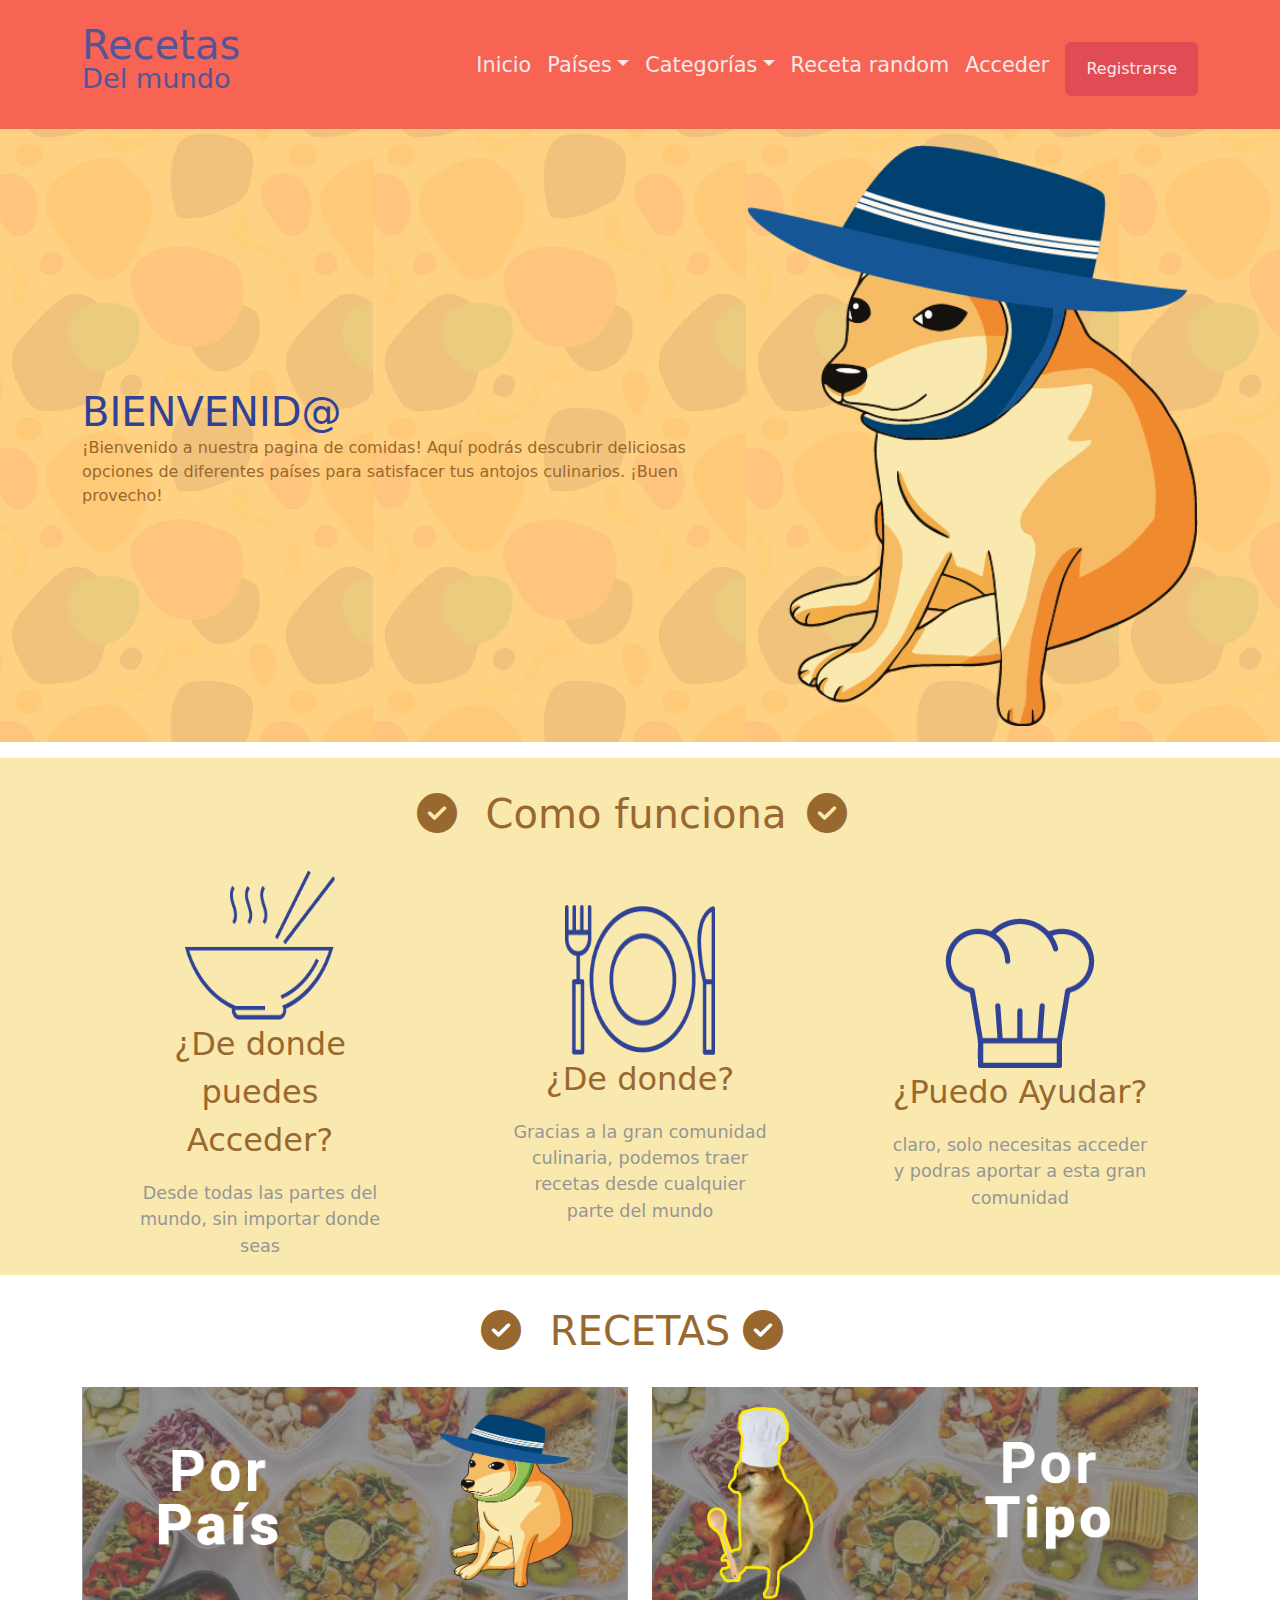
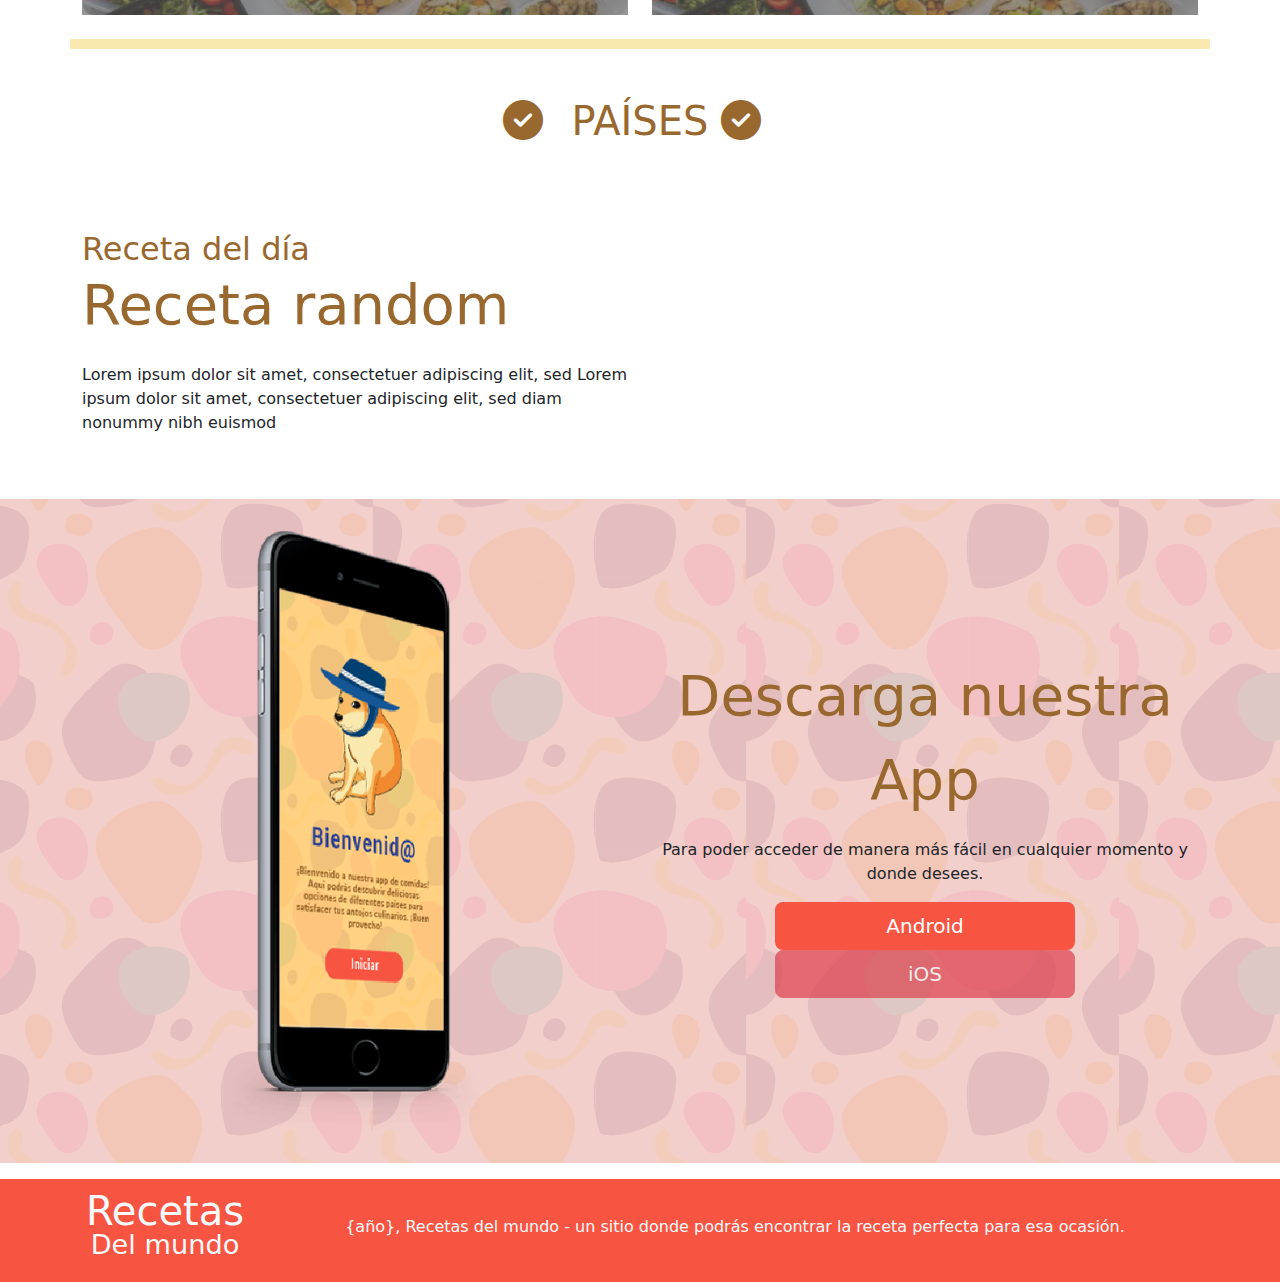
==== commit efd17891: "Mensaje descriptivo de tus cambios" ====
--- a/index.html
+++ b/index.html
@@ -1,106 +1,97 @@
 <!doctype html>
 <html lang="en">
 <head>
-    <title>Ejemplo menú</title>
+    <title>Inicio</title>
     <!-- Required meta tags -->
-    <meta charset="utf-8" />
-    <meta name="viewport" content="width=device-width, initial-scale=1, shrink-to-fit=no" />
-    <!-- Bootstrap CSS v5.2.1 -->
-    <link href="https://cdn.jsdelivr.net/npm/bootstrap@5.3.2/dist/css/bootstrap.min.css" rel="stylesheet"
-        integrity="sha384-T3c6CoIi6uLrA9TneNEoa7RxnatzjcDSCmG1MXxSR1GAsXEV/Dwwykc2MPK8M2HN" crossorigin="anonymous" />
+    <meta charset="utf-8">
+    <meta name="viewport" content="width=device-width, initial-scale=1, shrink-to-fit=no">
+    <!-- Bootstrap CSS v5.3.2 -->
+    <link href="https://cdn.jsdelivr.net/npm/bootstrap@5.3.2/dist/css/bootstrap.min.css" rel="stylesheet">
     <link rel="stylesheet" href="css/style.css">
     <!-- FontAwesome 6.2.0 CSS -->
-    <link rel="stylesheet" href="https://cdnjs.cloudflare.com/ajax/libs/font-awesome/6.2.0/css/all.min.css"
-        integrity="sha512-xh6O/CkQoPOWDdYTDqeRdPCVd1SpvCA9XXcUnZS2FmJNp1coAFzvtCN9BmamE+4aHK8yyUHUSCcJHgXloTyT2A=="
-        crossorigin="anonymous" referrerpolicy="no-referrer" />
+    <link rel="stylesheet" href="https://cdnjs.cloudflare.com/ajax/libs/font-awesome/6.2.0/css/all.min.css">
 </head>
-
 <body>
     <header class="bg-naranjo-op">
         <nav class="navbar navbar-expand-lg navbar-light bg-naranjo-op">
             <div class="container text-light pt-2">
-                <a class="navbar-brand tx-azul" href="#">
+                <a class="navbar-brand tx-azul" href="index.html">
                     <div class="titulorecetas">
                         <p class="titulo-receta display-6">Recetas</p>
                         <p class="titulo-mundo">Del mundo</p>
                     </div>
                 </a>
-                <button class="navbar-toggler" type="button" data-bs-toggle="collapse"
-                    data-bs-target="#navbarNavDropdown" aria-controls="navbarNavDropdown" aria-expanded="false"
-                    aria-label="Toggle navigation">
+                <button class="navbar-toggler" type="button" data-bs-toggle="collapse" data-bs-target="#navbarNavDropdown" aria-controls="navbarNavDropdown" aria-expanded="false" aria-label="Toggle navigation">
                     <span class="navbar-toggler-icon"></span>
                 </button>
                 <div class="collapse navbar-collapse" id="navbarNavDropdown">
                     <ul class="navbar-nav ms-auto">
-                        <li class="nav-item"><a class="nav-link links text-decoration-none text-light" href="#">Acerca
-                                de</a></li>
+                        <li class="nav-item">
+                            <a href="index.html" class="nav-link links text-decoration-none text-light">Inicio</a>
+                        </li>
                         <li class="nav-item dropdown">
-                            <a class="nav-link dropdown-toggle links text-decoration-none text-light" href="#"
-                                id="navbarDropdownPaises" role="button" data-bs-toggle="dropdown" aria-expanded="false">
-                                Paises
-                            </a>
-                            <ul class="dropdown-menu" aria-labelledby="navbarDropdownPaises">
-                                <li><a class="dropdown-item" href="#">México</a></li>
-                                <li><a class="dropdown-item" href="#">Italia</a></li>
-                                <li><a class="dropdown-item" href="#">Japón</a></li>
-                                <li><a class="dropdown-item" href="#">India</a></li>
-                                <li><a class="dropdown-item" href="#">Francia</a></li>
+                            <a class="nav-link dropdown-toggle links text-decoration-none text-light" href="#" id="navbarDropdownPaises" role="button" data-bs-toggle="dropdown" aria-expanded="false">Países</a>
+                            <ul class="dropdown-menu" id="navbarDropdownPaisesMenu" aria-labelledby="navbarDropdownPaises">
+                                <!-- Los países se cargarán aquí dinámicamente -->
                             </ul>
                         </li>
                         <li class="nav-item dropdown">
-                            <a class="nav-link dropdown-toggle links text-decoration-none text-light" href="#"
-                                id="navbarDropdownCategorias" role="button" data-bs-toggle="dropdown"
-                                aria-expanded="false">
-                                Categorías
-                            </a>
-                            <ul class="dropdown-menu text-center" aria-labelledby="navbarDropdownCategorias">
-                                <li><a class="dropdown-item" href="#">Pasteles</a></li>
-                                <li><a class="dropdown-item" href="#">Helados</a></li>
-                                <li><a class="dropdown-item" href="#">Tartas</a></li>
-                                <li><a class="dropdown-item" href="#">Galletas</a></li>
+                            <a class="nav-link dropdown-toggle links text-decoration-none text-light" href="#" id="navbarDropdownCategorias" role="button" data-bs-toggle="dropdown" aria-expanded="false">Categorías</a>
+                            <ul class="dropdown-menu" id="navbarDropdownCategoriasMenu" aria-labelledby="navbarDropdownCategorias">
+                                <!-- Las categorías se cargarán aquí dinámicamente -->
                             </ul>
                         </li>
-                        <li class="nav-item"><a class="nav-link links text-decoration-none text-light" href="#">Receta
-                                random</a></li>
-                        <li class="nav-item"><a class="nav-link links text-decoration-none text-light" href="#">Añadir
-                                receta</a></li>
-                        <li class="nav-item"><a class="nav-link links text-decoration-none text-light" href="#">Login <i
-                                    class="fa fa-solid fa-user"></i></a></li>
-                        <li class="nav-item btn btn-danger ms-2"><a class="nav-link text-light text-decoration-none"
-                                href="#">Registrarse</a></li>
+                        <li class="nav-item"><a class="nav-link links text-decoration-none text-light" href="#" id="recetaRandomLink">Receta random</a></li>
+                        <li class="nav-item"><a class="nav-link links text-decoration-none text-light" href="login.html">Acceder</a></li>
+                        <li class="nav-item btn btn-danger ms-2"><a class="nav-link text-light text-decoration-none" href="register.html">Registrarse</a></li>
                     </ul>
                 </div>
             </div>
         </nav>
     </header>
+
+    <!-- Modal -->
+    <div class="modal fade" id="recetaAleatoriaModal" tabindex="-1" aria-labelledby="recetaAleatoriaModalLabel" aria-hidden="true">
+        <div class="modal-dialog">
+            <div class="modal-content">
+                <div class="modal-header">
+                    <h5 class="modal-title" id="recetaAleatoriaModalLabel">Receta Aleatoria</h5>
+                    <button type="button" class="btn-close" data-bs-dismiss="modal" aria-label="Close"></button>
+                </div>
+                <div class="modal-body" id="recetaAleatoriaModalBody">
+                    <!-- Contenido de la receta aleatoria se cargará aquí -->
+                </div>
+                <div class="modal-footer">
+                    <button type="button" class="btn btn-warning" data-bs-dismiss="modal">Cerrar</button>
+                </div>
+            </div>
+        </div>
+    </div>
+
     <div class="hero">
         <div class="container">
             <div class="row align-items-center">
                 <div class="col-md-7">
                     <!-- Masthead Heading-->
-                    <h1 class="masthead-heading text-uppercase mb-0"
-                        style="text-align: start; color: rgb(47, 66, 149);">Bienvenid@</h1>
+                    <br>
+                    <h1 class="masthead-heading text-uppercase mb-0" style="text-align: start; color: rgb(47, 66, 149);">Bienvenid@</h1>
                     <!-- Icon Divider-->
 
                     <!-- Masthead Subheading-->
-                    <p class="masthead-subheading font-weight-bold mb-0" style="color: rgb(153, 104, 46)
-                    ;">¡Bienvenido a nuestra app de comidas!
+                    <p class="masthead-subheading font-weight-bold mb-0" style="color: rgb(153, 104, 46);">¡Bienvenido a nuestra pagina de comidas!
                         Aquí podrás descubrir deliciosas
                         opciones de diferentes países para
                         satisfacer tus antojos culinarios.
                         ¡Buen provecho!</p>
-                    <p></p>
-                    <p><button type="button" class="btn btn-warning btn-lg"
-                            style="background-color: rgb(228, 73, 11); border-color: rgb(228, 73, 11); color: white; font-weight: bold;">Iniciar</button>
-                    </p>
                 </div>
                 <div class="col-md-5 text-center py-3">
                     <!-- Masthead Avatar Image-->
-                    <img src="img\cheems-waso.png" alt="">
+                    <img src="img\cheems-waso.png" alt="" class="w-100">
                 </div>
             </div>
         </div>
     </div>
+
     <main>
         <!-- acerca de -->
         <div class="acerca-de bg-crema">
@@ -110,51 +101,41 @@
                         <p class="display-6 tx-cafe fw-500 py-3 my-3">
                             <i class="fas fa-check-circle me-3"></i>
                             Como funciona
-                            <i class="fas fa-check-circle me-3"></i>
+                            <i class="fas fa-check-circle me-3 ms-2"></i>
                         </p>
                     </div>
-                    <div class="col-md-3 text-center">
-                        <img class="w-50" src="img\Eat and Enjoy-8.png" alt="">
+                    <div class="col-md-3 text-center align-self-center">
+                        <img class="index-img" src="img\Eat and Enjoy-8.png" alt="">
                         <div class="cono-funciona text-center">
-                            <p class="tx-cafe display-7">Cómo funciona</p>
-                            <p class="tx-gris display-8">lLorem ipsum dolor sit ame t,
-                                consectetuer adipiscing
-                                elit, sed diam nonummy
-                                nibh euismod tincidun t ut
-                                laoreet</p>
+                            <p class="tx-cafe display-7">¿De donde puedes Acceder?</p>
+                            <p class="tx-gris display-8">Desde todas las partes del mundo, sin importar donde seas</p>
                         </div>
                     </div>
                     <div class="col-md-1"></div>
-                    <div class="col-md-3 text-center">
-                        <img class="w-50" src="img\Meal-icon-8.png" alt="">
+                    <div class="col-md-3 text-center align-self-center">
+                        <img class="index-img" src="img\Meal-icon-8.png" alt="">
                         <div class="cono-funciona text-center">
-                            <p class="tx-cafe display-7">Cómo funciona</p>
-                            <p class="tx-gris display-8">lLorem ipsum dolor sit ame t,
-                                consectetuer adipiscing
-                                elit, sed diam nonummy
-                                nibh euismod tincidun t ut
-                                laoreet</p>
+                            <p class="tx-cafe display-7">¿De donde?</p>
+                            <p class="tx-gris display-8">Gracias a la gran comunidad culinaria,
+                                podemos traer recetas desde cualquier parte del mundo</p>
                         </div>
                     </div>
                     <div class="col-md-1"></div>
-                    <div class="col-md-3 text-center">
-                        <img class="w-50" src="img\Recurso 41-8.png" alt="">
+                    <div class="col-md-3 text-center align-self-center">
+                        <img class="index-img" src="img\Recurso 41-8.png" alt="">
                         <div class="cono-funciona text-center">
-                            <p class="tx-cafe display-7">Cómo funciona</p>
-                            <p class="tx-gris display-8">lLorem ipsum dolor sit ame t,
-                                consectetuer adipiscing
-                                elit, sed diam nonummy
-                                nibh euismod tincidun t ut
-                                laoreet</p>
+                            <p class="tx-cafe display-7">¿Puedo Ayudar?</p>
+                            <p class="tx-gris display-8">claro, solo necesitas acceder y
+                                podras aportar a esta gran comunidad</p>
                         </div>
                     </div>
                 </div>
             </div>
         </div>
         <!-- recetas -->
-        <div class="recetas">
-            <div class="container">
-                <div class="row">
+        <div class="recetas text-center">
+            <div class="container text-center">
+                <div class="row text-center">
                     <div class="titulo-recetas text-center">
                         <p class="display-6 tx-cafe fw-500 py-3 my-3">
                             <i class="fas fa-check-circle me-3"></i>
@@ -163,104 +144,65 @@
                         </p>
                     </div>
                     <div class="col-md-6">
-                        <img class="w-100" src="img\por-pais.png" alt="">
-                    </div>
+                        <a href="comidas-por-pais.html">
+                            <img class="w-100" src="img\por-pais.png" alt="">
+                        </a>
+                    </div>
+                    <hr class="display-responsive">
                     <div class="col-md-6">
-                        <img class="w-100" src="img\por-tipo.png" alt="">
-                    </div>
-                    <div class="col-md-6 py-3">
-                        <img class="w-100" src="img\postres.png" alt="">
-                    </div>
-                    <div class="col-md-6 py-3">
-                        <img class="w-100" src="img\aleatoria.png" alt="">
-                    </div>
-
-                    <hr class="separador">
+                        <a href="comidas-por-categoria.html">
+                            <img class="w-100" src="img\por-tipo.png" alt="">
+                        </a>
+                    </div>
+
+                    <hr class="hr mt-4">
                     <!-- paises -->
                     <div class="titulo-recetas text-center">
                         <p class="display-6 tx-cafe fw-500 py-3 my-3">
                             <i class="fas fa-check-circle me-3"></i>
-                            PAISES
+                            PAÍSES
                             <i class="fas fa-check-circle me-3"></i>
                         </p>
                     </div>
-                    <div class="col-md-2 py-3">
-                        <img class="w-100" src="https://flagpedia.net/data/flags/w702/ax.webp" alt="">
-                    </div>
-                    <div class="col-md-2 py-3">
-                        <img class="w-100" src="https://flagpedia.net/data/flags/w702/ax.webp" alt="">
-                    </div>
-                    <div class="col-md-2 py-3">
-                        <img class="w-100" src="https://flagpedia.net/data/flags/w702/ax.webp" alt="">
-                    </div>
-                    <div class="col-md-2 py-3">
-                        <img class="w-100" src="https://flagpedia.net/data/flags/w702/ax.webp" alt="">
-                    </div>
-                    <div class="col-md-2 py-3">
-                        <img class="w-100" src="https://flagpedia.net/data/flags/w702/ax.webp" alt="">
-                    </div>
-                    <div class="col-md-2 py-3">
-                        <img class="w-100" src="https://flagpedia.net/data/flags/w702/ax.webp" alt="">
-                    </div>
-                    <div class="col-md-2 py-3">
-                        <img class="w-100" src="https://flagpedia.net/data/flags/w702/ax.webp" alt="">
-                    </div>
-                    <div class="col-md-2 py-3">
-                        <img class="w-100" src="https://flagpedia.net/data/flags/w702/ax.webp" alt="">
-                    </div>
-                    <div class="col-md-2 py-3">
-                        <img class="w-100" src="https://flagpedia.net/data/flags/w702/ax.webp" alt="">
-                    </div>
-                    <div class="col-md-2 py-3">
-                        <img class="w-100" src="https://flagpedia.net/data/flags/w702/ax.webp" alt="">
-                    </div>
-                    <div class="col-md-2 py-3">
-                        <img class="w-100" src="https://flagpedia.net/data/flags/w702/ax.webp" alt="">
-                    </div>
-                    <div class="col-md-2 py-3">
-                        <img class="w-100" src="https://flagpedia.net/data/flags/w702/ax.webp" alt="">
-                    </div>
-                </div>
-            </div>
-        </div>
-        <!-- RECETA DEL DIA -->
+
+                    <div class="row row-no-margin text-center" id="pais">
+
+                    </div>
+
+                </div>
+            </div>
+        </div>
+        <!-- RECETA DEL DÍA -->
         <div class="receta-del-dia my-3">
             <div class="container py-3">
-                <div class="row align-items-center py-3">
+                <div class="row align-items-center py-3" id="recetaDelDia">
                     <div class="col-md-6">
-                        <p class="display-7 tx-cafe">receta del dia</p>
-                        <p class="receta-random tx-cafe">receta random</p>
-                        <p class="">Lorem ipsum dolor sit amet, consectetuer adipiscing
-                            elit, sed Lorem ipsum dolor sit amet, consectetuer
-                            adipiscing elit, sed diam nonummy nibh euismod</p>
-                        <button class="btn btn-danger">
-                            <a class="text-light text-decoration-none" href="#">Ver Receta</a>
-                        </button>
+                        <p class="display-7 tx-cafe">Receta del día</p>
+                        <p class="receta-random tx-cafe" id="recetaDelDiaNombre">Receta random</p>
+                        <p id="recetaDelDiaDescripcion">Lorem ipsum dolor sit amet, consectetuer adipiscing elit, sed Lorem ipsum dolor sit amet, consectetuer adipiscing elit, sed diam nonummy nibh euismod</p>
+
                     </div>
                     <div class="col-md-6 text-center">
-                        <img src="https://placehold.co/624x352" alt="">
-                    </div>
-                </div>
-            </div>
-        </div>
-        <!-- descarga la app -->
+                        <img src="https://placehold.co/624x352" alt="" id="recetaDelDiaImg">
+                    </div>
+                </div>
+            </div>
+        </div>
+        <!-- Descarga la app -->
         <div class="descarga-la-app my-3">
             <div class="container py-3">
                 <div class="row align-items-center py-3">
                     <div class="col-md-6 text-center">
                         <img class="img-celular" height="600px" src="img\Recurso 15-8.png" alt="">
                     </div>
-                    <div class="col-md-6">
-                        <img src="https://placehold.co/400x40" alt="">
-                        <p class="display-7 tx-cafe">Descarga nuestra App</p>
-                        <p class="receta-random tx-cafe">Lore Ipsum</p>
-                        <p class="">Lorem ipsum dolor sit amet, consectetuer adipiscing
-                            elit, sed Lorem ipsum dolor sit amet, consectetuer
-                            adipiscing elit, sed diam nonummy nibh euismod</p>
-
-                        <div class="imagenes-app">
-                            <img class="d-inline" width="200px" src="https://encrypted-tbn0.gstatic.com/images?q=tbn:ANd9GcT3Tk9QcdjksQrr8vKSQs4Bfj1vcexQS6zF3U6RJKg7XQ&s" alt="">
-                            <img class="d-inline" width="200px" src="https://developer.apple.com/assets/elements/badges/download-on-the-app-store.svg" alt="">
+                    <div class="col-md-6 text-center">
+                        <p class="display-7 tx-cafe"></p>
+                        <p class="receta-random tx-cafe">Descarga nuestra App</p>
+                        <p>Para poder acceder de manera más fácil en cualquier momento y donde desees.</p>
+
+                        <div class="text-center">
+                            <a href="#" class="btn btn-lg bg-naranjo tx-blanco btn-index">Android</a>
+                            <a href="#" class="btn btn-lg btn-danger bg-naranjo tx-blanco btn-index disabled">iOS</a>
                         </div>
                     </div>
                 </div>
@@ -268,7 +210,6 @@
         </div>
     </main>
     <footer class="bg-naranjo text-light">
-        <!-- place footer here -->
         <div class="container pt-2 text-center ">
             <div class="row">
                 <div class="col-md-2">
@@ -278,23 +219,18 @@
                     </div>
                 </div>
                 <div class="col-md-10 align-self-center">
-                    <p>{año}, Recetas del mundo - un sitio donde podr ás encontrar la receta perfecta para esa ocasión.
-                    </p>
+                    <p id="anno">{año}, Recetas del mundo - un sitio donde podrás encontrar la receta perfecta para esa ocasión.</p>
                 </div>
             </div>
         </div>
     </footer>
+
     <!-- Bootstrap JavaScript Libraries -->
-    <script src="https://cdn.jsdelivr.net/npm/@popperjs/core@2.11.8/dist/umd/popper.min.js"
-        integrity="sha384-I7E8VVD/ismYTF4hNIPjVp/Zjvgyol6VFvRkX/vR+Vc4jQkC+hVqc2pM8ODewa9r"
-        crossorigin="anonymous"></script>
-
-    <script src="https://cdn.jsdelivr.net/npm/bootstrap@5.3.2/dist/js/bootstrap.min.js"
-        integrity="sha384-BBtl+eGJRgqQAUMxJ7pMwbEyER4l1g+O15P+16Ep7Q9Q+zqX6gSbd85u4mG4QzX+"
-        crossorigin="anonymous"></script>
-    <!-- (Optional) Use CSS or JS implementation -->
-    <script src="https://cdnjs.cloudflare.com/ajax/libs/font-awesome/6.2.0/js/all.min.js"
-        integrity="sha512-naukR7I+Nk6gp7p5TMA4ycgfxaZBJ7MO5iC3Fp6ySQyKFHOGfpkSZkYVWV5R7u7cfAicxanwYQ5D1e17EfJcMA=="
-        crossorigin="anonymous" referrerpolicy="no-referrer"></script>
+    <script src="https://cdn.jsdelivr.net/npm/@popperjs/core@2.11.8/dist/umd/popper.min.js"></script>
+    <script src="https://cdn.jsdelivr.net/npm/bootstrap@5.3.2/dist/js/bootstrap.min.js"></script>
+    <!-- FontAwesome 6.2.0 JavaScript Libraries -->
+    <script src="https://cdnjs.cloudflare.com/ajax/libs/font-awesome/6.2.0/js/all.min.js"></script>
+    <!-- Your custom scripts -->
+    <script src="./js/script.js"></script>
 </body>
-</html>+</html>
--- a/css/style.css
+++ b/css/style.css
@@ -192,11 +192,25 @@
 
 /* tamaños de texto */
 .texto-grande {
-    font-size: 80px;
-}
+    font-size: 18vw;
+}
+
+@media only screen and (min-width: 768px) {
+    .texto-grande {
+        font-size: 80px;
+    }
+}
+
+
 
 .texto-mediano {
-    font-size: 50px;
+    font-size: 15vw;
+}
+
+@media only screen and (min-width: 768px) {
+    .texto-mediano {
+        font-size: 50px;
+    }
 }
 
 /* otros estilos */
@@ -319,5 +333,74 @@
     /* background-repeat: no-repeat; */
 }
 
+.categoria-img {
+    width: 100%;
+    max-height: 200px; /* ajusta este valor según tu preferencia */
+}
+
+@media only screen and (min-width: 768px) {
+    .categoria-img {
+        width: 100%;
+        height: 200px;
+    }
+  }
+
+
+.random-img {
+    max-height: 352px;
+    max-width: 624px;
+}
+
+
+@media only screen and (min-width: 768px) {
+    .random-img {
+        height: 352px;
+        width: 624px;
+    }
+  }
+
+
+.formulario-img {
+    display: none; 
+  }
+  
+  @media only screen and (min-width: 768px) {
+    .formulario-img {
+      display: block;
+    }
+  }
+
+
+.index-img{
+    max-width: 150px;
+    max-height: 150px;
+}
+
+@media only screen and (min-width: 768px){
+    .index-img{
+    width: 150px;
+    height: 150px;
+}}
+
+.row-no-margin {
+    margin-left: 0px;
+    margin-right: 0px;
+ } 
+
 /* MEDIA QUERIES */
-/* Mobile */+/* Mobile */
+
+.display-responsive {
+    display: inline;
+    border-top: none;
+  }
+  
+  @media only screen and (min-width: 768px) {
+    .display-responsive {
+      display: none;
+    }
+  }
+
+.btn-index{
+    width: 300px ;
+}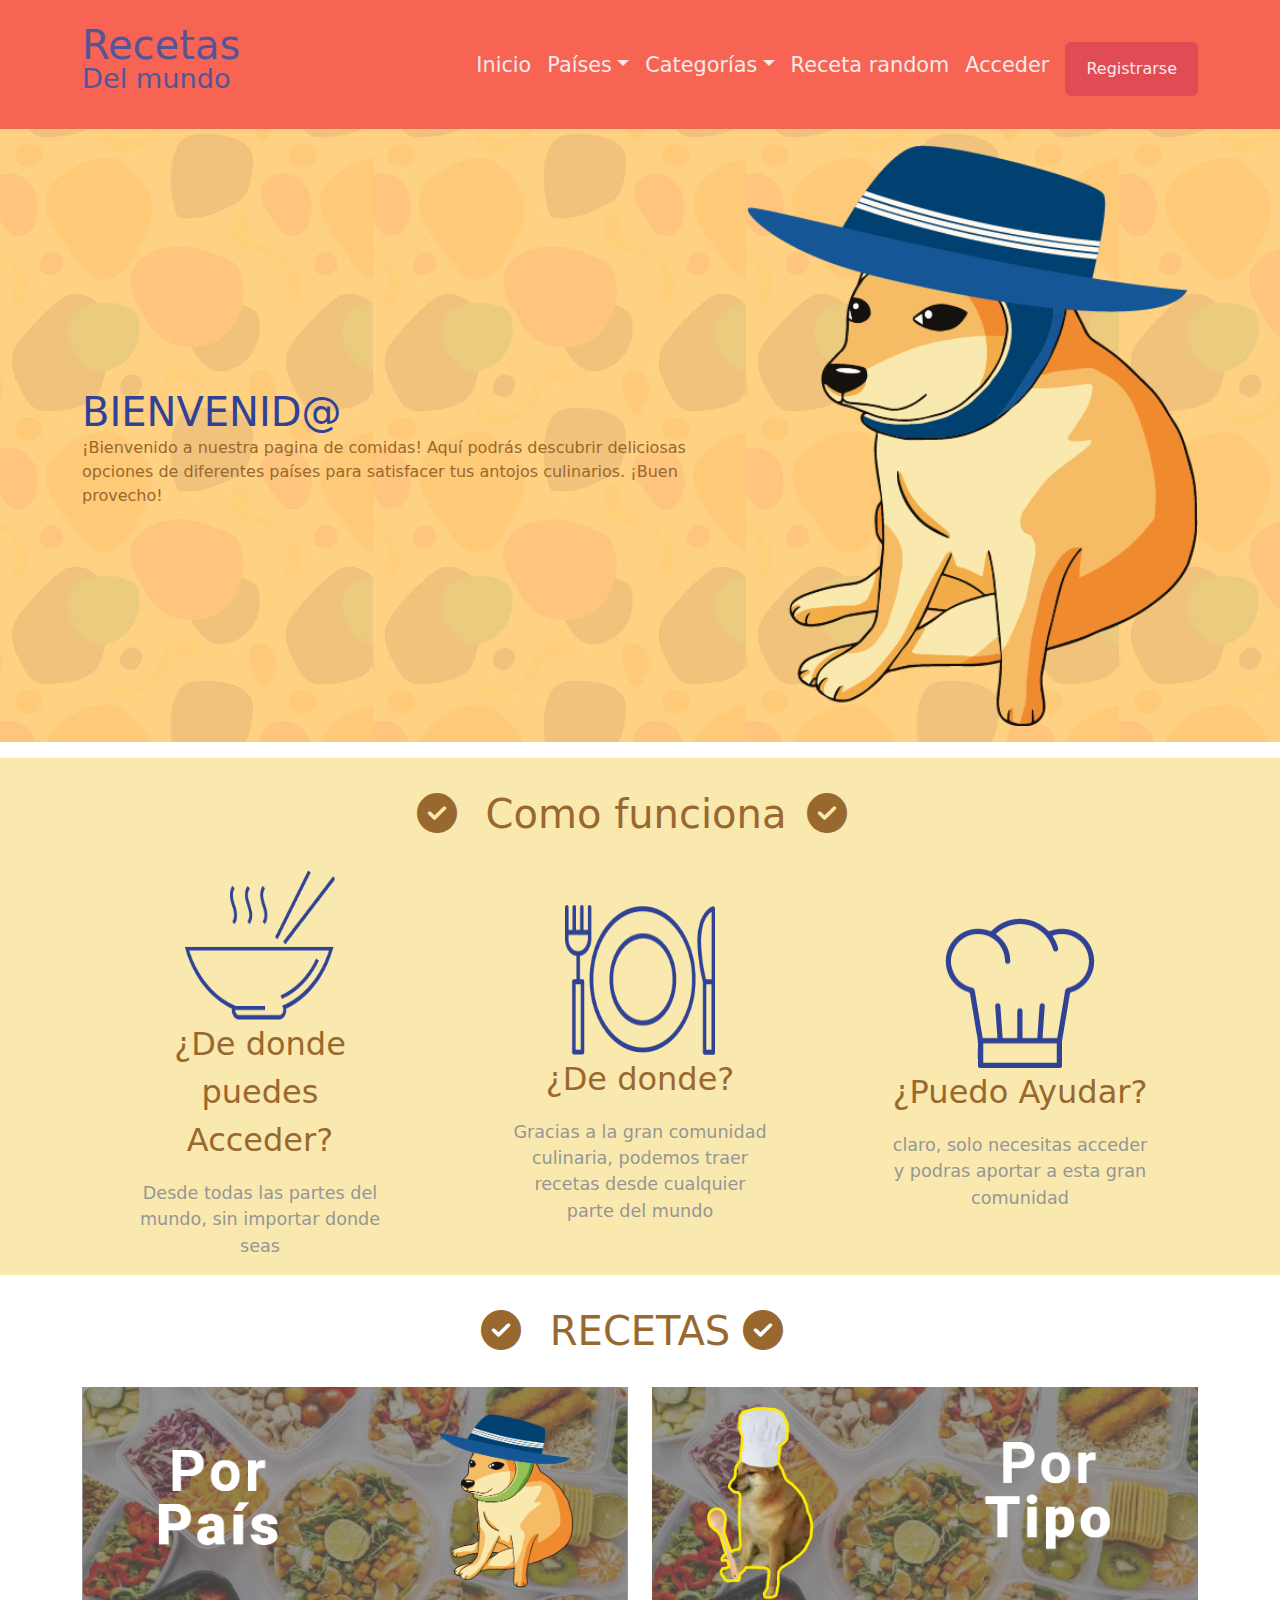
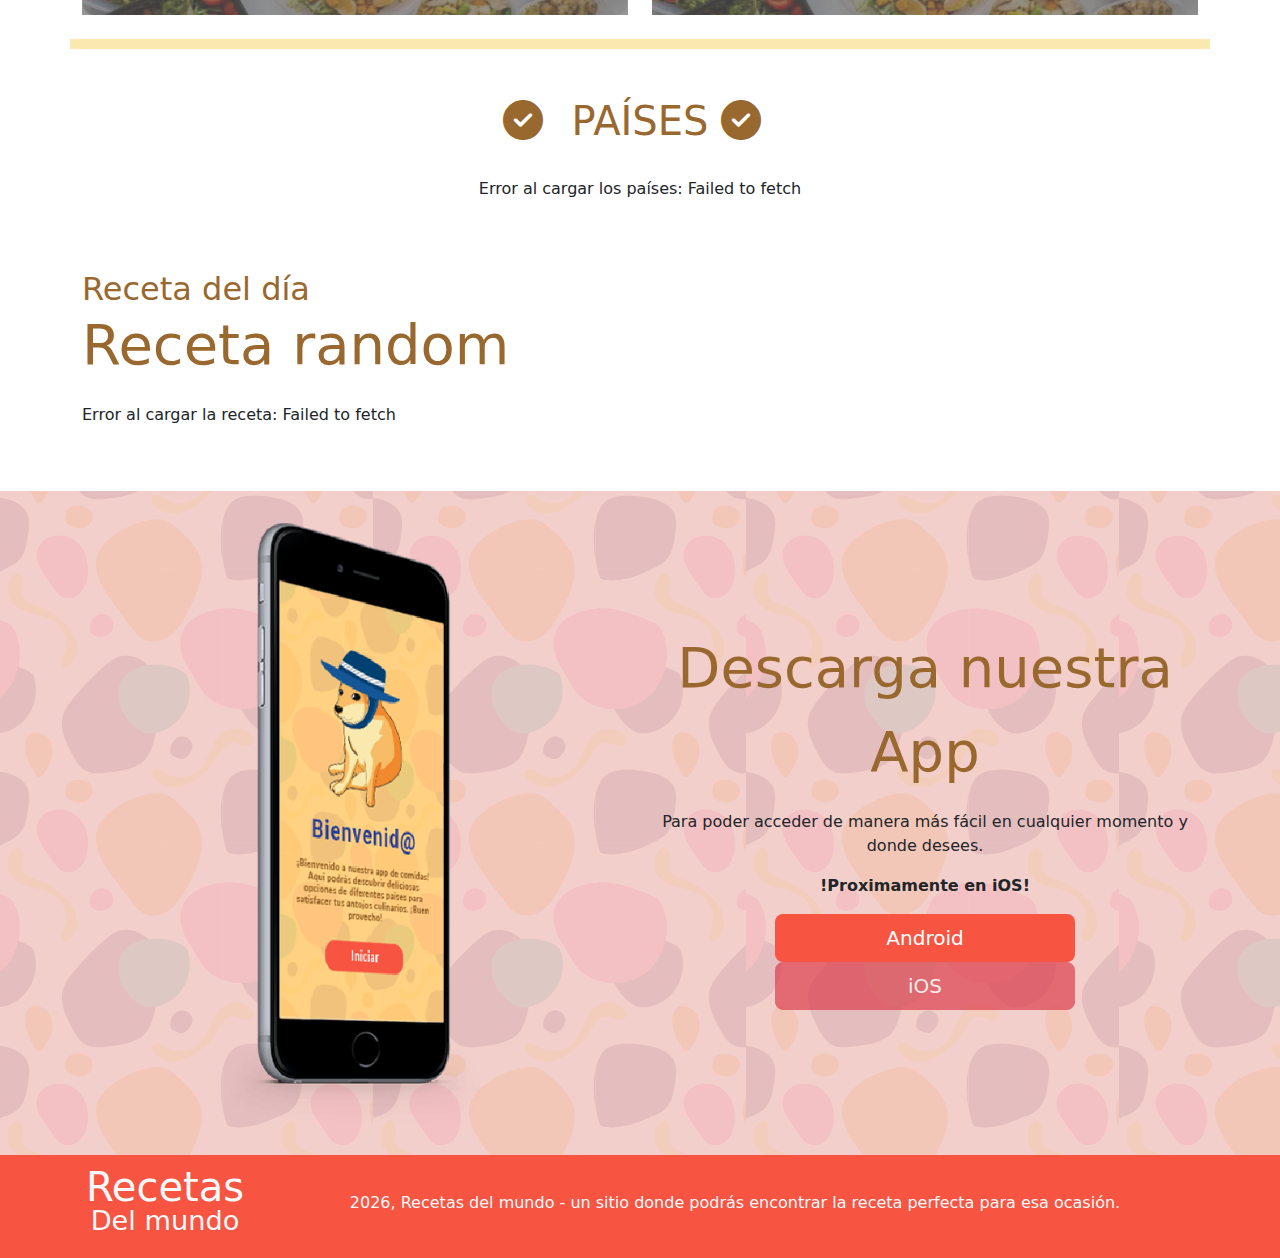
==== commit cd7324b8: "Mensaje descriptivo" ====
--- a/index.html
+++ b/index.html
@@ -189,7 +189,7 @@
             </div>
         </div>
         <!-- Descarga la app -->
-        <div class="descarga-la-app my-3">
+        <div class="descarga-la-app">
             <div class="container py-3">
                 <div class="row align-items-center py-3">
                     <div class="col-md-6 text-center">
@@ -199,6 +199,7 @@
                         <p class="display-7 tx-cafe"></p>
                         <p class="receta-random tx-cafe">Descarga nuestra App</p>
                         <p>Para poder acceder de manera más fácil en cualquier momento y donde desees.</p>
+                        <b><p>!Proximamente en iOS!</p></b>
 
                         <div class="text-center">
                             <a href="#" class="btn btn-lg bg-naranjo tx-blanco btn-index">Android</a>
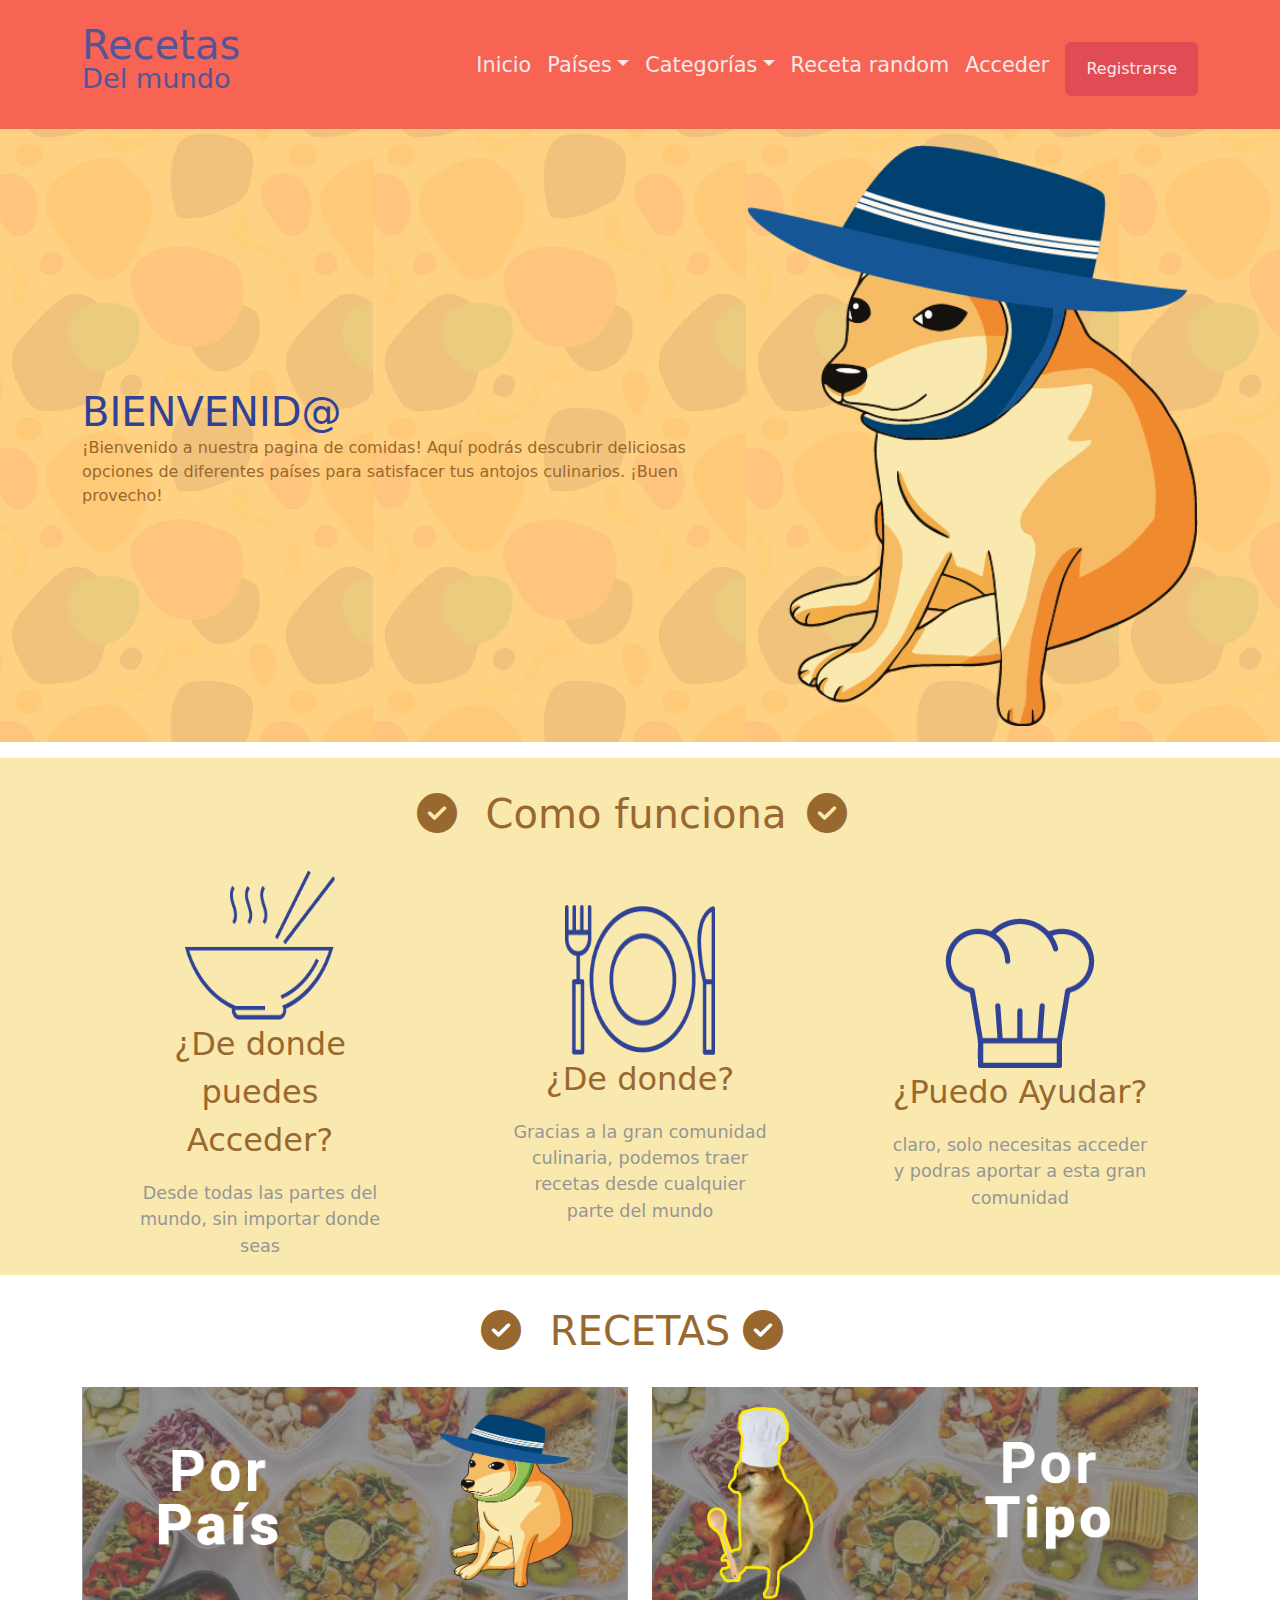
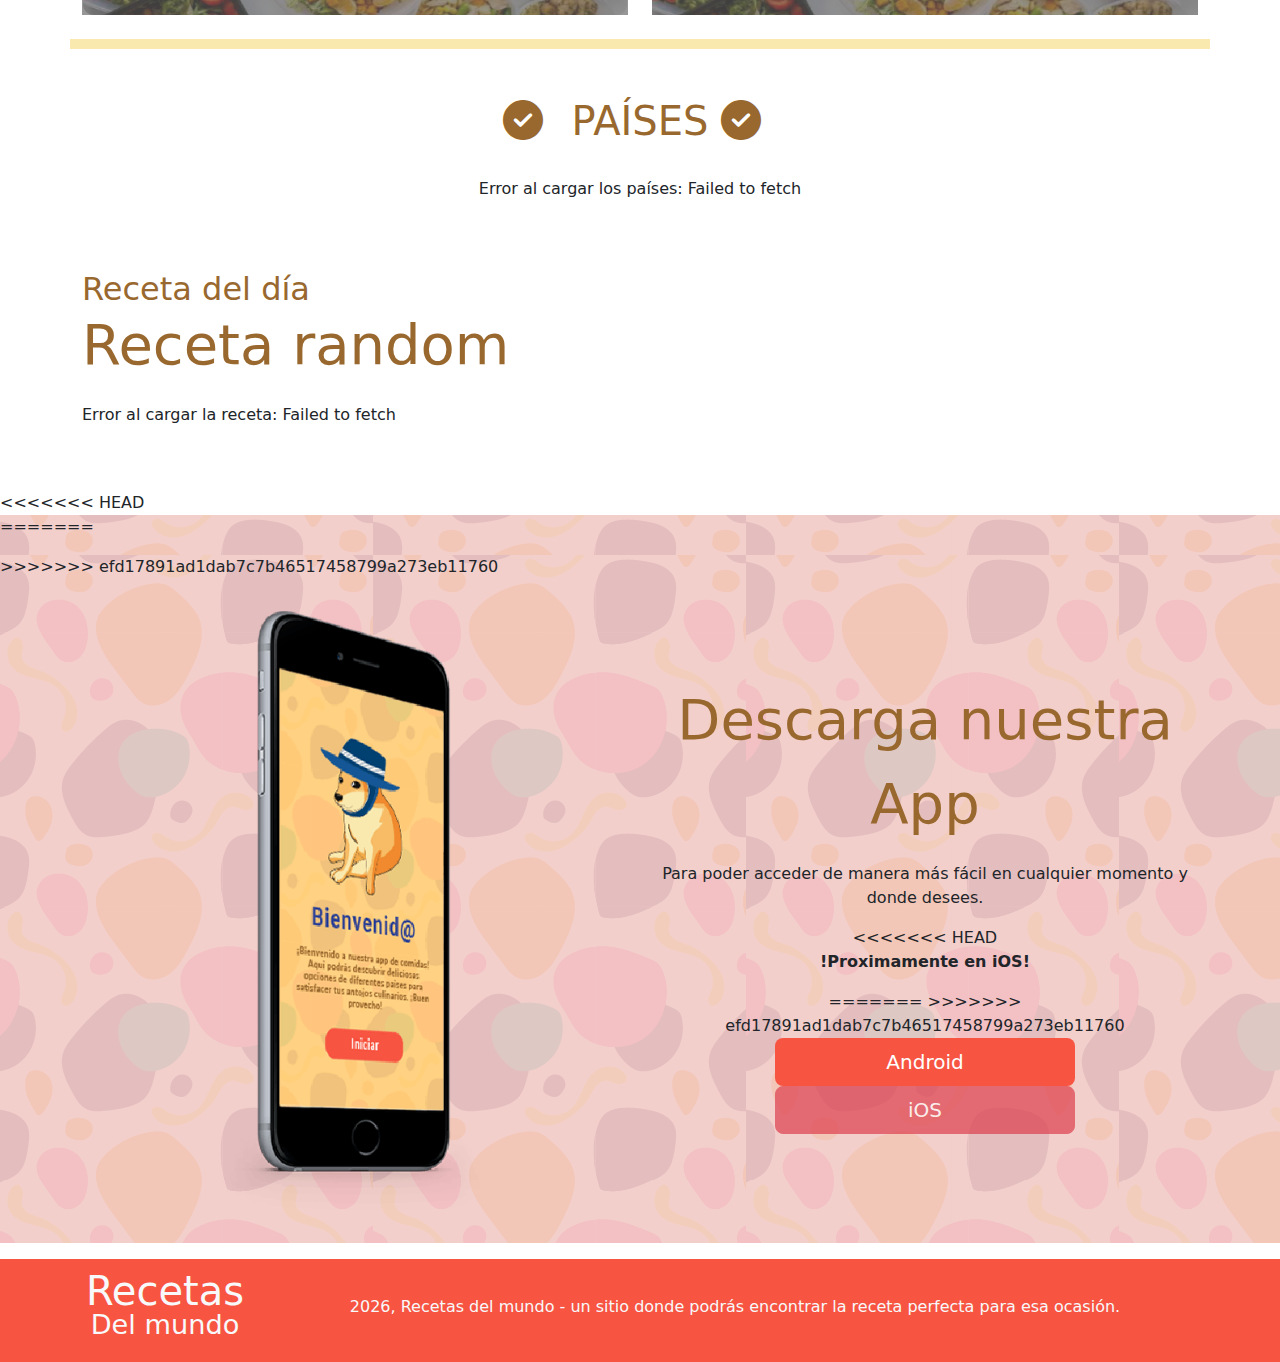
==== commit 6bee81af: "Resuelto conflicto de fusión" ====
--- a/index.html
+++ b/index.html
@@ -189,7 +189,11 @@
             </div>
         </div>
         <!-- Descarga la app -->
+<<<<<<< HEAD
         <div class="descarga-la-app">
+=======
+        <div class="descarga-la-app my-3">
+>>>>>>> efd17891ad1dab7c7b46517458799a273eb11760
             <div class="container py-3">
                 <div class="row align-items-center py-3">
                     <div class="col-md-6 text-center">
@@ -199,7 +203,10 @@
                         <p class="display-7 tx-cafe"></p>
                         <p class="receta-random tx-cafe">Descarga nuestra App</p>
                         <p>Para poder acceder de manera más fácil en cualquier momento y donde desees.</p>
+<<<<<<< HEAD
                         <b><p>!Proximamente en iOS!</p></b>
+=======
+>>>>>>> efd17891ad1dab7c7b46517458799a273eb11760
 
                         <div class="text-center">
                             <a href="#" class="btn btn-lg bg-naranjo tx-blanco btn-index">Android</a>
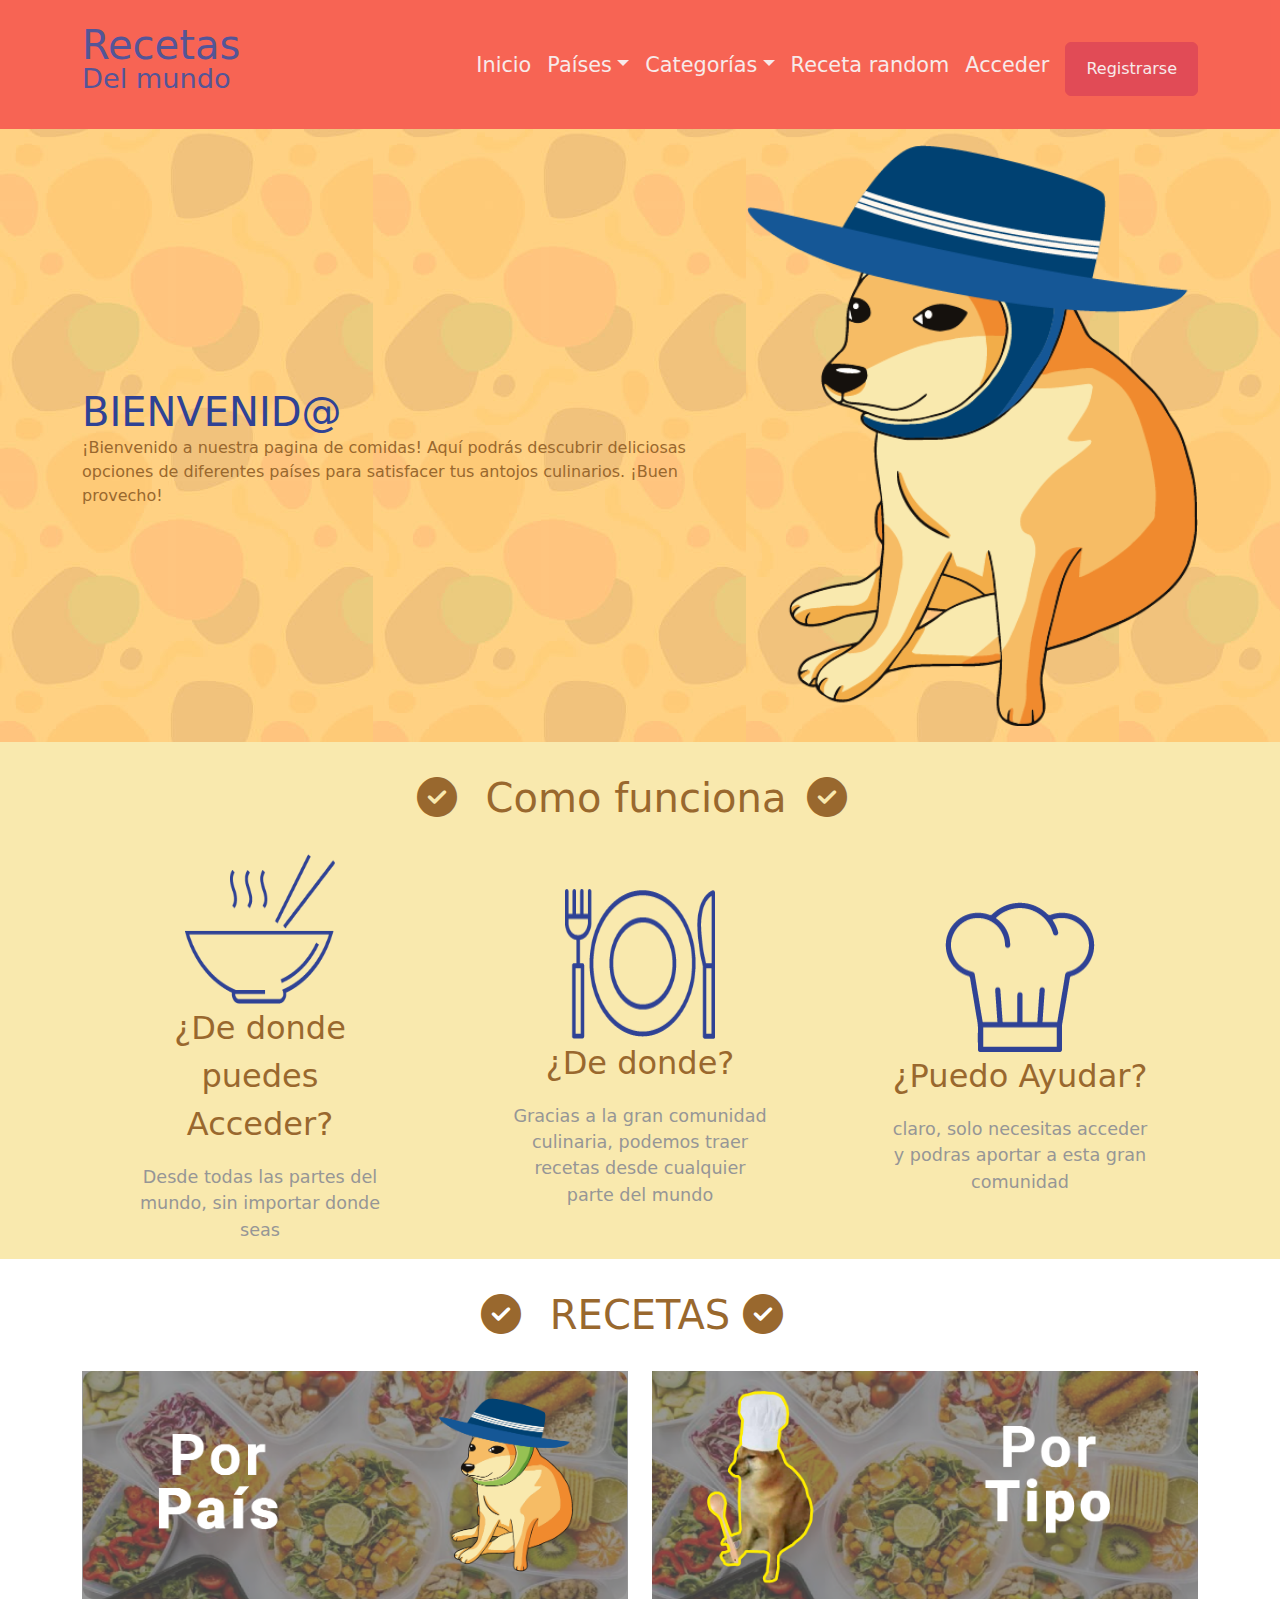
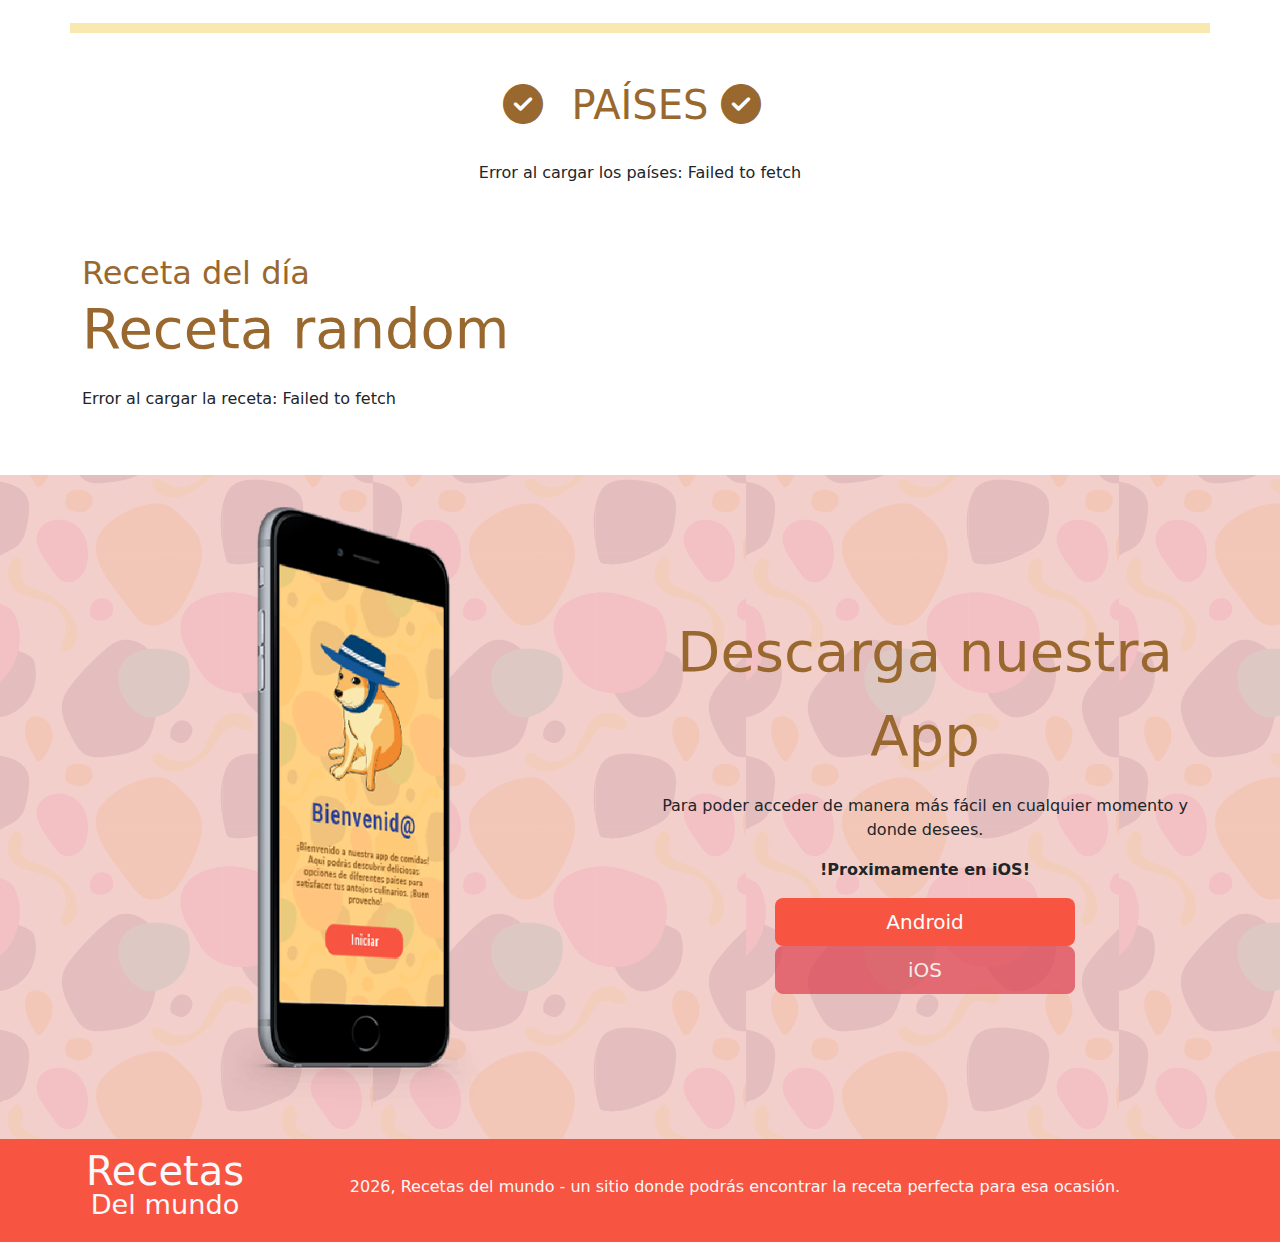
==== commit 9f2a8fcd: "Mensaje descriptivo de tus cambios" ====
--- a/index.html
+++ b/index.html
@@ -95,7 +95,7 @@
     <main>
         <!-- acerca de -->
         <div class="acerca-de bg-crema">
-            <div class="container mt-3">
+            <div class="container">
                 <div class="row justify-content-center">
                     <div class="titulo-recetas text-center">
                         <p class="display-6 tx-cafe fw-500 py-3 my-3">
@@ -189,11 +189,7 @@
             </div>
         </div>
         <!-- Descarga la app -->
-<<<<<<< HEAD
         <div class="descarga-la-app">
-=======
-        <div class="descarga-la-app my-3">
->>>>>>> efd17891ad1dab7c7b46517458799a273eb11760
             <div class="container py-3">
                 <div class="row align-items-center py-3">
                     <div class="col-md-6 text-center">
@@ -203,10 +199,7 @@
                         <p class="display-7 tx-cafe"></p>
                         <p class="receta-random tx-cafe">Descarga nuestra App</p>
                         <p>Para poder acceder de manera más fácil en cualquier momento y donde desees.</p>
-<<<<<<< HEAD
                         <b><p>!Proximamente en iOS!</p></b>
-=======
->>>>>>> efd17891ad1dab7c7b46517458799a273eb11760
 
                         <div class="text-center">
                             <a href="#" class="btn btn-lg bg-naranjo tx-blanco btn-index">Android</a>
